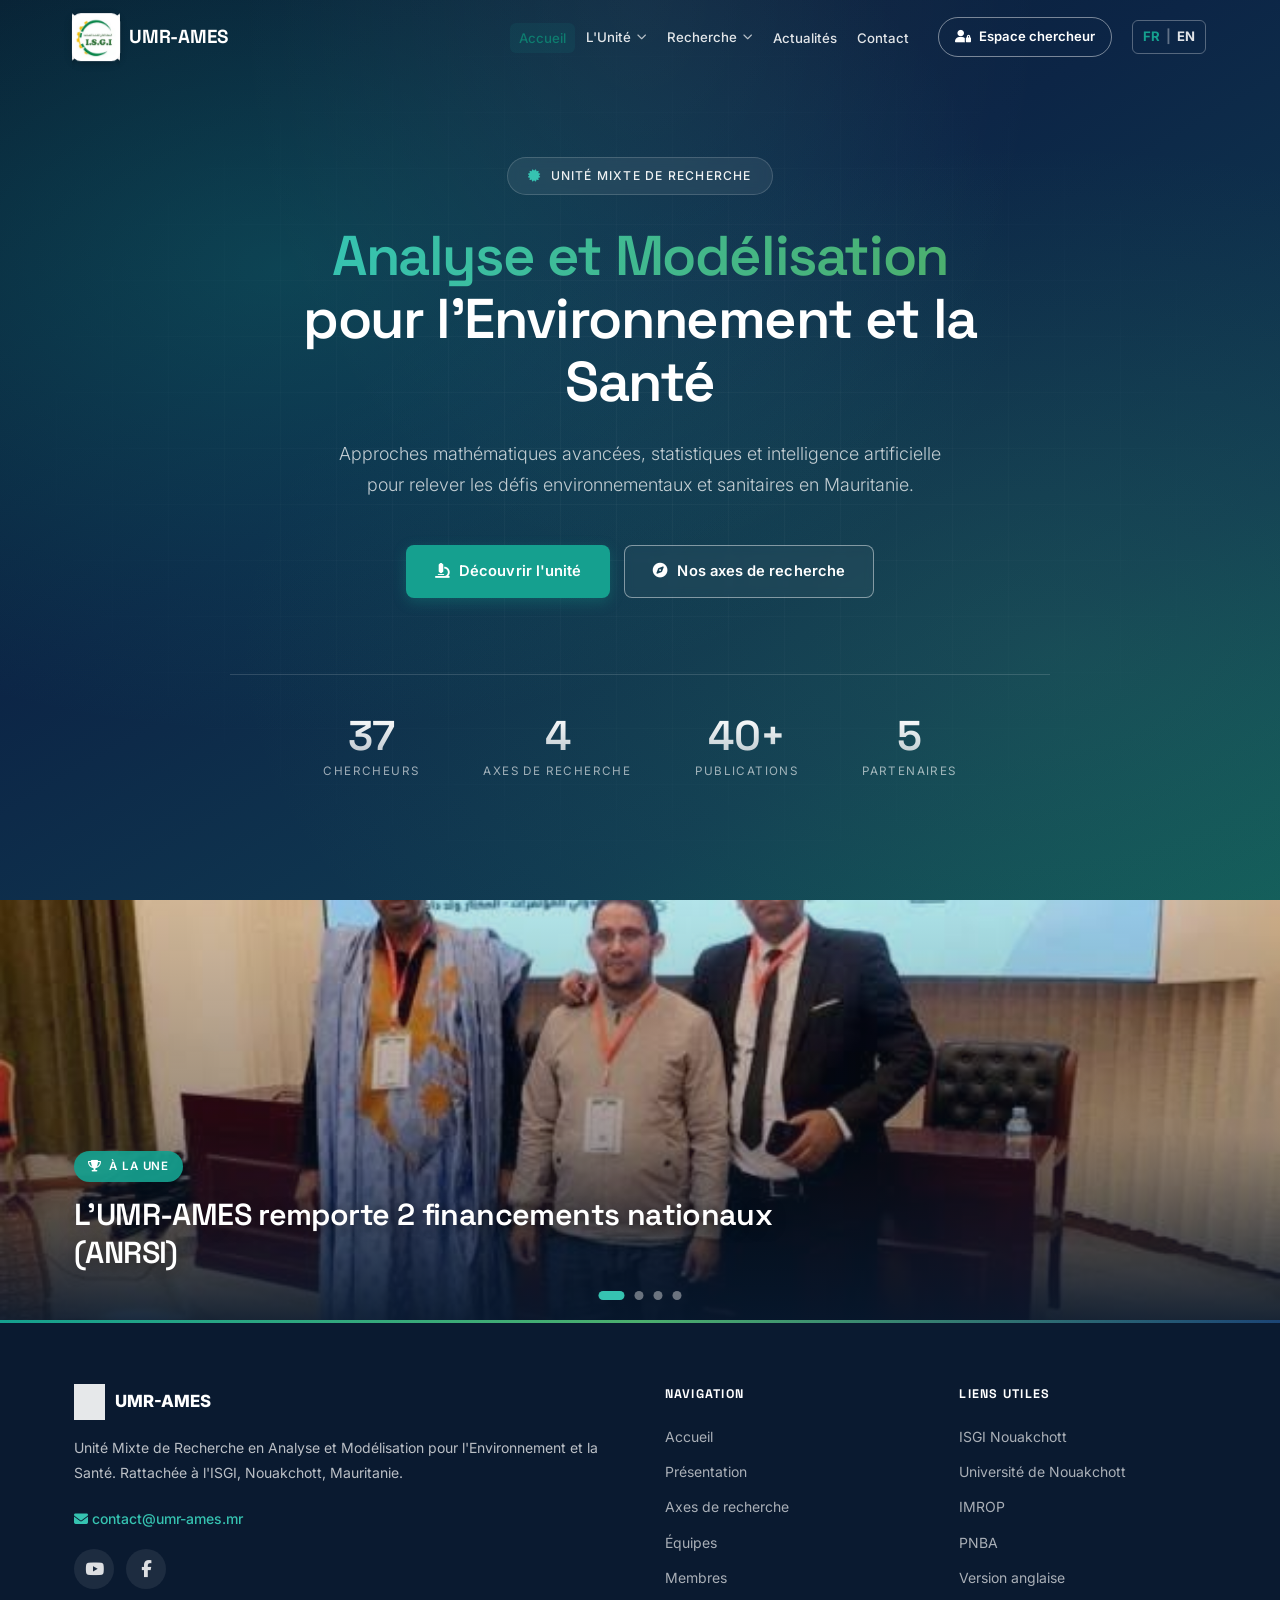
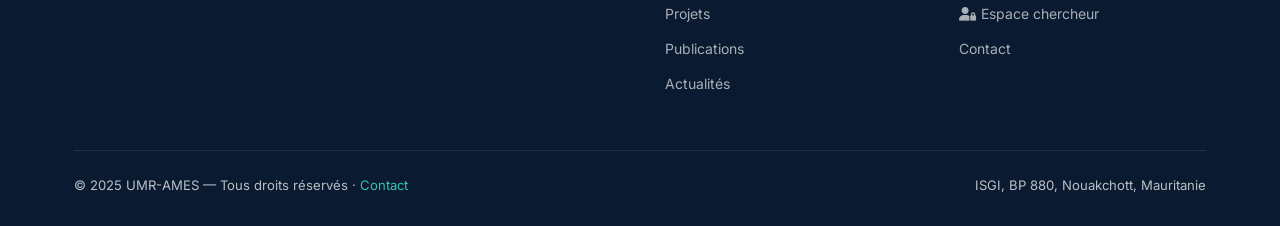
==== index.html @ 4a10d5ec "Mettre à jour la référence d'accréditation : arrêté n° 001013/MESRS Remplace "décret n° 001045" par " ====
<!DOCTYPE html>
<html lang="fr">
<head>
  <meta charset="UTF-8">
  <!-- Redirection : umr-ames.github.io -> umr-ames.mr (domaine officiel) -->
  <script>
    (function () {
      if (location.hostname === 'umr-ames.github.io') {
        location.replace('https://umr-ames.mr' + location.pathname + location.search + location.hash);
      }
    })();
  </script>
  <meta name="viewport" content="width=device-width, initial-scale=1.0">
  <meta name="description" content="UMR-AMES — Unité Mixte de Recherche en Analyse et Modélisation pour l'Environnement et la Santé. 37 chercheurs, 4 axes interdisciplinaires, Nouakchott, Mauritanie.">
  <meta name="keywords" content="UMR-AMES, recherche, mathématiques, environnement, santé, Mauritanie, ISGI, modélisation, épidémiologie, IA">
  <meta name="author" content="UMR-AMES">
  <meta http-equiv="Cache-Control" content="no-cache, no-store, must-revalidate">
  <meta http-equiv="Pragma" content="no-cache">
  <meta http-equiv="Expires" content="0">
  <meta property="og:title" content="UMR-AMES | Analyse et Modélisation pour l'Environnement et la Santé">
  <meta property="og:description" content="Unité Mixte de Recherche appliquant les mathématiques, les statistiques et l'IA aux défis environnementaux et sanitaires en Mauritanie.">
  <meta property="og:type" content="website">
  <meta property="og:url" content="https://umr-ames.github.io">
  <title>UMR-AMES | Analyse et Modélisation pour l'Environnement et la Santé</title>
  <link rel="icon" href="favicon.png">
  <!-- Google Fonts -->
  <link rel="preconnect" href="https://fonts.googleapis.com">
  <link rel="preconnect" href="https://fonts.gstatic.com" crossorigin>
  <link href="https://fonts.googleapis.com/css2?family=Inter:wght@300;400;500;600;700;800;900&family=Space+Grotesk:wght@400;500;600;700&display=swap" rel="stylesheet">
  <!-- Font Awesome -->
  <link rel="stylesheet" href="https://cdnjs.cloudflare.com/ajax/libs/font-awesome/6.5.0/css/all.min.css">
  <!-- CSS principal -->
  <link rel="stylesheet" href="css/style.css?v=20260625">
</head>
<body>

<!-- =====================================================
     NAVIGATION
     ===================================================== -->
<header id="header" role="banner">
  <nav class="navbar" aria-label="Navigation principale">
    <div class="container">

      <a href="#accueil" class="nav-brand" aria-label="UMR-AMES — Accueil">
        <div class="logo-cube-scene" aria-hidden="true">
          <div class="logo-cube">
            <div class="cube-face cube-front"><img src="logo/isgi.jpg" alt=""></div>
            <div class="cube-face cube-right"><img src="logo/logo_unite.png" alt=""></div>
            <div class="cube-face cube-back"><img src="logo/isgi.jpg" alt=""></div>
            <div class="cube-face cube-left"><img src="logo/logo_unite.png" alt=""></div>
          </div>
        </div>
        <span>UMR-AMES</span>
      </a>

      <ul class="nav-menu" id="navMenu" role="menubar">
        <li role="none"><a href="#accueil" role="menuitem">Accueil</a></li>

        <li role="none" class="has-dropdown">
          <button class="dropdown-toggle" aria-expanded="false">L'Unité <i class="fas fa-chevron-down" aria-hidden="true"></i></button>
          <ul class="dropdown-menu" role="menu">
            <li role="none"><a href="#presentation" role="menuitem">Présentation</a></li>
            <li role="none"><a href="#instances"    role="menuitem">Instances</a></li>
            <li role="none"><a href="#membres"      role="menuitem">Membres</a></li>
            <li role="none"><a href="#partenaires"  role="menuitem">Partenaires</a></li>
          </ul>
        </li>

        <li role="none" class="has-dropdown">
          <button class="dropdown-toggle" aria-expanded="false">Recherche <i class="fas fa-chevron-down" aria-hidden="true"></i></button>
          <ul class="dropdown-menu" role="menu">
            <li role="none"><a href="#axes"         role="menuitem">Axes de recherche</a></li>
            <li role="none"><a href="#equipes"      role="menuitem">Équipes</a></li>
            <li role="none"><a href="#projets"      role="menuitem">Projets</a></li>
            <li role="none"><a href="#publications" role="menuitem">Publications</a></li>
          </ul>
        </li>

        <li role="none"><a href="#actualites" role="menuitem">Actualités</a></li>
        <li role="none"><a href="#contact"    role="menuitem">Contact</a></li>
      </ul>

      <a href="espace/connexion.php" class="nav-login" aria-label="Espace chercheur">
        <i class="fas fa-user-lock" aria-hidden="true"></i>
        <span>Espace chercheur</span>
      </a>

      <div class="lang-switcher" aria-label="Sélection de la langue">
        <a href="./" class="active" aria-current="page" lang="fr">FR</a>
        <span aria-hidden="true">|</span>
        <a href="en/" lang="en">EN</a>
      </div>

      <button class="nav-toggle" id="navToggle" aria-label="Ouvrir le menu" aria-expanded="false" aria-controls="navMenu">
        <span aria-hidden="true"></span>
        <span aria-hidden="true"></span>
        <span aria-hidden="true"></span>
      </button>

    </div>
  </nav>
</header>

<!-- =====================================================
     ACCUEIL — SECTION HÉRO
     ===================================================== -->
<section id="accueil" class="hero" data-page="accueil" aria-label="Accueil">
  <div class="hero-content">

    <div class="hero-badge">
      <i class="fas fa-certificate" aria-hidden="true"></i>
      Unité Mixte de Recherche
    </div>

    <h1>
      <span>Analyse et Modélisation</span><br>
      pour l'Environnement et la Santé
    </h1>

    <p>
      Approches mathématiques avancées, statistiques et intelligence artificielle
      pour relever les défis environnementaux et sanitaires en Mauritanie.
    </p>

    <div class="hero-actions">
      <a href="#presentation" class="btn btn-primary">
        <i class="fas fa-microscope" aria-hidden="true"></i>
        Découvrir l'unité
      </a>
      <a href="#axes" class="btn btn-outline">
        <i class="fas fa-compass" aria-hidden="true"></i>
        Nos axes de recherche
      </a>
    </div>

    <div class="hero-stats" aria-label="Chiffres clés">
      <div class="stat">
        <span class="stat-number" data-target="37" data-suffix="">37</span>
        <span class="stat-label">Chercheurs</span>
      </div>
      <div class="stat">
        <span class="stat-number" data-target="4" data-suffix="">4</span>
        <span class="stat-label">Axes de recherche</span>
      </div>
      <div class="stat">
        <span class="stat-number" data-target="40" data-suffix="+">40+</span>
        <span class="stat-label">Publications</span>
      </div>
      <div class="stat">
        <span class="stat-number" data-target="5" data-suffix="">5</span>
        <span class="stat-label">Partenaires</span>
      </div>
    </div>

  </div>
</section>

<!-- =====================================================
     À LA UNE — Diaporama photos d'actualités
     ===================================================== -->
<section class="news-band" aria-label="Actualités en images" id="news-band">
  <div class="news-slides" id="newsSlides">
    <a class="news-slide is-active" href="#actualites" style="background-image:url('images/anrsi/anrsi-1.jpg')">
      <div class="news-slide-inner">
        <span class="news-tag"><i class="fas fa-trophy" aria-hidden="true"></i> À la une</span>
        <h3>L'UMR-AMES remporte 2 financements nationaux (ANRSI)</h3>
      </div>
    </a>
    <a class="news-slide" href="#actualites" style="background-image:url('images/cimpa/cimpa-01.jpg')">
      <div class="news-slide-inner">
        <span class="news-tag"><i class="fas fa-graduation-cap" aria-hidden="true"></i> Événement</span>
        <h3>École de recherche CIMPA — Modélisation mathématique</h3>
      </div>
    </a>
    <a class="news-slide" href="#actualites" style="background-image:url('images/cimpa/cimpa-06.jpg')">
      <div class="news-slide-inner">
        <span class="news-tag"><i class="fas fa-users" aria-hidden="true"></i> Vie de l'unité</span>
        <h3>Chercheurs et doctorants réunis pour l'école CIMPA</h3>
      </div>
    </a>
    <a class="news-slide" href="#actualites" style="background-image:url('images/anrsi/anrsi-2.jpg')">
      <div class="news-slide-inner">
        <span class="news-tag"><i class="fas fa-award" aria-hidden="true"></i> Distinction</span>
        <h3>Cérémonie de remise des prix ANRSI 2025</h3>
      </div>
    </a>
  </div>
  <div class="news-dots" id="newsDots" aria-hidden="true"></div>
</section>

<!-- =====================================================
     PRÉSENTATION
     ===================================================== -->
<section id="presentation" class="section hidden" data-page="unite" aria-labelledby="h-presentation">
  <div class="container">

    <div class="section-header fade-up">
      <span class="section-tag">À propos</span>
      <h2 id="h-presentation">Présentation de l'UMR-AMES</h2>
      <p>Une unité de recherche interdisciplinaire au cœur des défis scientifiques mauritaniens</p>
    </div>

    <div class="presentation-grid">

      <div class="presentation-text fade-up">
        <p>
          L'<strong>Unité Mixte de Recherche AMES</strong> (Analyse et Modélisation pour l'Environnement
          et la Santé) est accréditée par l'arrêté n° 001013/MESRS, rattachée à l'Institut
          Supérieur de Génie Industriel (ISGI) de Nouakchott, Mauritanie.
        </p>
        <p>
          Notre mission est d'appliquer des méthodes mathématiques avancées, des outils statistiques
          et des techniques d'intelligence artificielle pour comprendre, modéliser et contribuer à la
          résolution des problèmes environnementaux et de santé publique qui touchent la Mauritanie et
          la région ouest-africaine.
        </p>
        <p>
          L'unité rassemble <strong>37 chercheurs et doctorants</strong> issus de
          plusieurs établissements d'enseignement supérieur et organismes de recherche mauritaniens :
          ISGI, Université de Nouakchott (FST, FSEG), ENS, IMROP, PNBA et ONISPA.
        </p>
        <p>
          Première Unité Mixte de Recherche en Mauritanie à se consacrer à l'environnement et à la santé,
          l'UMR-AMES développe une approche intégrée et interdisciplinaire autour de ces deux défis majeurs
          pour le pays. Elle rassemble les compétences scientifiques les plus reconnues dans ces domaines
          et entretient des collaborations étroites avec les acteurs institutionnels et académiques les
          plus engagés en Mauritanie.
        </p>
        <p>
          Nos travaux s'articulent autour de quatre axes interdisciplinaires qui mobilisent les
          mathématiques, la statistique, l'informatique et les sciences de l'environnement et de la santé.
        </p>
      </div>

      <div class="info-cards fade-up fade-up-delay-2">
        <div class="info-card info-card-tutelle">
          <img src="logo/isgi.jpg" alt="Logo ISGI" class="info-card-logo">
          <h3>Institution Tutelle</h3>
          <p><strong>Institut Supérieur de Génie Industriel (ISGI)</strong><br>Nouakchott, Mauritanie</p>
        </div>
        <div class="info-card">
          <i class="fas fa-scroll" aria-hidden="true"></i>
          <h3>Accréditation</h3>
          <p>Arrêté n° 001013/MESRS</p>
        </div>
        <div class="info-card">
          <i class="fas fa-users" aria-hidden="true"></i>
          <h3>Membres</h3>
          <p>37 chercheurs et doctorants</p>
        </div>
        <div class="info-card">
          <i class="fas fa-map-marker-alt" aria-hidden="true"></i>
          <h3>Localisation</h3>
          <p>ISGI, BP 880, Nouakchott, Mauritanie</p>
        </div>
      </div>

    </div>
  </div>
</section>

<!-- =====================================================
     INSTANCES
     ===================================================== -->
<section id="instances" class="section section-alt hidden" data-page="unite" aria-labelledby="h-instances">
  <div class="container">

    <div class="section-header fade-up">
      <span class="section-tag">Gouvernance</span>
      <h2 id="h-instances">Instances de l'UMR-AMES</h2>
      <p>Organisation institutionnelle et gouvernance de l'unité</p>
    </div>

    <div class="instances-grid">

      <!-- Direction -->
      <article class="instance-card fade-up fade-up-delay-1">
        <div class="instance-header">
          <div class="instance-icon"><i class="fas fa-user-tie" aria-hidden="true"></i></div>
          <h3>Direction</h3>
        </div>
        <div class="instance-body">
          <div class="instance-item">
            <span class="instance-role">Directeur</span>
            <span class="instance-name">Dr. Marbe Begnoug</span>
          </div>
        </div>
      </article>

      <!-- Conseil scientifique -->
      <article class="instance-card fade-up fade-up-delay-2">
        <div class="instance-header">
          <div class="instance-icon"><i class="fas fa-flask" aria-hidden="true"></i></div>
          <h3>Conseil Scientifique</h3>
        </div>
        <div class="instance-body">
          <div class="instance-item">
            <span class="instance-role">Président</span>
            <span class="instance-name">Dr. Marbe Begnoug</span>
          </div>
          <div class="instance-item">
            <span class="instance-role">Membre</span>
            <span class="instance-name">Dr. Mohamed Saad Bouh Elemine Vall</span>
          </div>
          <div class="instance-item">
            <span class="instance-role">Membre</span>
            <span class="instance-name">Dr. Zeinebou Zoubeir</span>
          </div>
          <div class="instance-item">
            <span class="instance-role">Membre</span>
            <span class="instance-name">Dr. Aziza Ahmedou</span>
          </div>
          <div class="instance-item">
            <span class="instance-role">Membre</span>
            <span class="instance-name">Dr. Jyda Moustapha</span>
          </div>
          <div class="instance-item">
            <span class="instance-role">Membre</span>
            <span class="instance-name">Dr. Yahya Mohamed</span>
          </div>
          <div class="instance-item instance-note">
            <span class="instance-name">+ représentants du personnel administratif, des doctorants et personnalités extérieures qualifiées</span>
          </div>
        </div>
      </article>

      <!-- Comité de pilotage -->
      <article class="instance-card fade-up fade-up-delay-3">
        <div class="instance-header">
          <div class="instance-icon"><i class="fas fa-sitemap" aria-hidden="true"></i></div>
          <h3>Comité de Pilotage (CoPil)</h3>
        </div>
        <div class="instance-body">
          <div class="instance-item">
            <span class="instance-role">Membre</span>
            <span class="instance-name">Dr. Marbe Begnoug</span>
          </div>
          <div class="instance-item">
            <span class="instance-role">Membre</span>
            <span class="instance-name">Dr. Mohamed Saad Bouh Elemine Vall</span>
          </div>
          <div class="instance-item">
            <span class="instance-role">Membre</span>
            <span class="instance-name">Dr. Zeinebou Zoubeir</span>
          </div>
          <div class="instance-item">
            <span class="instance-role">Membre</span>
            <span class="instance-name">Dr. Aziza Ahmedou</span>
          </div>
          <div class="instance-item">
            <span class="instance-role">Membre</span>
            <span class="instance-name">Dr. Jyda Moustapha</span>
          </div>
          <div class="instance-item">
            <span class="instance-role">Membre</span>
            <span class="instance-name">Dr. Yahya Mohamed</span>
          </div>
          <div class="instance-item instance-note">
            <span class="instance-name">+ un représentant de chaque institution fondatrice (ISGI, UN, ENS, IMROP, ONISPA, PNBA)</span>
          </div>
        </div>
      </article>

    </div>
  </div>
</section>

<!-- =====================================================
     AXES DE RECHERCHE
     ===================================================== -->
<section id="axes" class="section section-alt hidden" data-page="recherche" aria-labelledby="h-axes">
  <div class="container">

    <div class="section-header fade-up">
      <span class="section-tag">Recherche</span>
      <h2 id="h-axes">Axes de Recherche</h2>
      <p>Quatre axes interdisciplinaires au croisement des mathématiques, de l'environnement et de la santé</p>
    </div>

    <div class="axes-grid">

      <article class="axe-card fade-up fade-up-delay-1">
        <div class="axe-icon" aria-hidden="true">
          <i class="fas fa-water"></i>
        </div>
        <h3>Environnement &amp; Ressources Naturelles</h3>
        <p>
          Modélisation du transport de polluants dans les nappes phréatiques et les eaux de surface,
          dynamique des écosystèmes côtiers et gestion des ressources en eau. Application des méthodes
          de Boltzmann sur réseau et des éléments finis.
        </p>
      </article>

      <article class="axe-card fade-up fade-up-delay-2">
        <div class="axe-icon" aria-hidden="true">
          <i class="fas fa-heartbeat"></i>
        </div>
        <h3>Santé Publique &amp; Épidémiologie</h3>
        <p>
          Construction et analyse de modèles compartimentaux (SEIR, SEIJR) pour étudier la propagation
          des maladies infectieuses. Aide à la décision en santé publique et évaluation des stratégies
          d'intervention et de vaccination.
        </p>
      </article>

      <article class="axe-card fade-up fade-up-delay-3">
        <div class="axe-icon" aria-hidden="true">
          <i class="fas fa-square-root-alt"></i>
        </div>
        <h3>Modélisation Mathématique</h3>
        <p>
          Équations aux dérivées partielles, analyse fonctionnelle, systèmes de Laplacien et méthodes
          numériques avancées. Développement d'outils théoriques pour la modélisation des phénomènes
          physiques complexes.
        </p>
      </article>

      <article class="axe-card fade-up fade-up-delay-4">
        <div class="axe-icon" aria-hidden="true">
          <i class="fas fa-brain"></i>
        </div>
        <h3>Statistiques &amp; Intelligence Artificielle</h3>
        <p>
          Apprentissage automatique, deep learning et apprentissage par renforcement. Classification
          de données biomédicales, reconnaissance de caractères arabes manuscrits et analyse de données
          environnementales par IA.
        </p>
      </article>

    </div>
  </div>
</section>

<!-- =====================================================
     ÉQUIPES
     ===================================================== -->
<section id="equipes" class="section hidden" data-page="recherche" aria-labelledby="h-equipes">
  <div class="container">

    <div class="section-header fade-up">
      <span class="section-tag">Organisation</span>
      <h2 id="h-equipes">Équipes de Recherche</h2>
      <p>Quatre équipes complémentaires structurent les activités scientifiques de l'unité</p>
    </div>

    <div class="equipes-grid">

      <article class="equipe-card fade-up fade-up-delay-1">
        <div class="equipe-number" aria-hidden="true">01</div>
        <h3>Modélisation Mathématique de l'Environnement</h3>
        <p>
          Développement de modèles mathématiques pour simuler les phénomènes environnementaux :
          transport de polluants, dynamique des écosystèmes, écoulement des eaux souterraines.
          Utilisation des méthodes numériques (éléments finis, différences finies, LBM).
        </p>
      </article>

      <article class="equipe-card fade-up fade-up-delay-2">
        <div class="equipe-number" aria-hidden="true">02</div>
        <h3>Géomatique et IA Appliquées à l'Environnement</h3>
        <p>
          Exploitation de la télédétection, des SIG et de l'intelligence artificielle pour le suivi
          des ressources naturelles, la cartographie environnementale et la surveillance des zones
          côtières et marines.
        </p>
      </article>

      <article class="equipe-card fade-up fade-up-delay-3">
        <div class="equipe-number" aria-hidden="true">03</div>
        <h3>Modélisation Épidémiologique</h3>
        <p>
          Conception et analyse de modèles compartimentaux pour l'étude de la propagation des maladies
          infectieuses. Évaluation quantitative des stratégies de contrôle et développement d'outils
          d'aide à la décision pour les autorités sanitaires.
        </p>
      </article>

      <article class="equipe-card fade-up fade-up-delay-4">
        <div class="equipe-number" aria-hidden="true">04</div>
        <h3>Épidémiologie Spatiale et Science des Données</h3>
        <p>
          Analyse spatiale des données de santé, cartographie épidémiologique et biostatistique.
          Application des méthodes de science des données et d'apprentissage automatique à la
          santé publique et à la surveillance épidémiologique.
        </p>
      </article>

    </div>
  </div>
</section>

<!-- =====================================================
     MEMBRES
     ===================================================== -->
<section id="membres" class="section section-alt hidden" data-page="unite" aria-labelledby="h-membres">
  <div class="container">

    <div class="section-header fade-up">
      <span class="section-tag">Personnes</span>
      <h2 id="h-membres">Membres de l'Unité</h2>
      <p>37 chercheurs et doctorants issus de plusieurs établissements mauritaniens</p>
    </div>

    <div class="membres-search fade-up">
      <div class="search-box">
        <i class="fas fa-magnifying-glass" aria-hidden="true"></i>
        <input type="text" id="membreSearch" placeholder="Rechercher un chercheur par nom…" aria-label="Rechercher un chercheur par nom" autocomplete="off">
      </div>
    </div>

    <!-- Nos chercheurs -->
    <div class="membres-group">
      <h3 class="membres-group-title"><i class="fas fa-user-tie" aria-hidden="true"></i> Nos chercheurs</h3>

      <div class="membres-grid" id="grid-chercheurs">

        <div class="membre-card fade-up">
          <div class="membre-avatar" aria-hidden="true">MB</div>
          <div class="membre-info">
            <div class="membre-name">Marbe Begnoug</div>
            <div class="membre-grade">Maître de Conférences (MC)</div>
            <div class="membre-affiliation">ISGI</div>
            <div class="membre-discipline">Mathématiques Appliquées</div>
          </div>
        </div>

        <div class="membre-card fade-up">
          <div class="membre-avatar" aria-hidden="true">MS</div>
          <div class="membre-info">
            <div class="membre-name">Mohamed Ahmed Sambe</div>
            <div class="membre-grade">Maître-Assistant (MA)</div>
            <div class="membre-affiliation">ISGI</div>
            <div class="membre-discipline">Mathématiques Appliquées</div>
          </div>
        </div>

        <div class="membre-card fade-up">
          <div class="membre-avatar" aria-hidden="true">ZZ</div>
          <div class="membre-info">
            <div class="membre-name">Zeinebou Zoubeir</div>
            <div class="membre-grade">Maître-Assistant (MA)</div>
            <div class="membre-affiliation">ISGI</div>
            <div class="membre-discipline">Informatique</div>
          </div>
        </div>

        <div class="membre-card fade-up">
          <div class="membre-avatar" aria-hidden="true">AA</div>
          <div class="membre-info">
            <div class="membre-name">Aziza Ahmedou</div>
            <div class="membre-grade">Maître de Conférences (MC)</div>
            <div class="membre-affiliation">ISGI</div>
            <div class="membre-discipline">Statistiques</div>
          </div>
        </div>

        <div class="membre-card fade-up">
          <div class="membre-avatar" aria-hidden="true">ME</div>
          <div class="membre-info">
            <div class="membre-name">Mohamed Saad Bouh Elemine Vall</div>
            <div class="membre-grade">Maître-Assistant (MA)</div>
            <div class="membre-affiliation">ISGI</div>
            <div class="membre-discipline">Mathématiques Appliquées</div>
          </div>
        </div>

        <div class="membre-card fade-up">
          <div class="membre-avatar" aria-hidden="true">MD</div>
          <div class="membre-info">
            <div class="membre-name">Mohamed El Hacen Dilla Bouna</div>
            <div class="membre-grade">Maître de Conférences (MC)</div>
            <div class="membre-affiliation">ISGI</div>
            <div class="membre-discipline">Informatique</div>
          </div>
        </div>

        <div class="membre-card fade-up">
          <div class="membre-avatar" aria-hidden="true">JM</div>
          <div class="membre-info">
            <div class="membre-name">Jyda Moustapha</div>
            <div class="membre-grade">Maître-Assistant (MA)</div>
            <div class="membre-affiliation">FSEG / UN</div>
            <div class="membre-discipline">Statistiques</div>
          </div>
        </div>

        <div class="membre-card fade-up">
          <div class="membre-avatar" aria-hidden="true">YM</div>
          <div class="membre-info">
            <div class="membre-name">Yahya Mohamed</div>
            <div class="membre-grade">Maître-Assistant (MA)</div>
            <div class="membre-affiliation">FSEG / UN</div>
            <div class="membre-discipline">Mathématiques Appliquées</div>
          </div>
        </div>

        <div class="membre-card fade-up">
          <div class="membre-avatar" aria-hidden="true">BK</div>
          <div class="membre-info">
            <div class="membre-name">Bedin Mohamed Lemine Kerim</div>
            <div class="membre-grade">Maître-Assistant (MA)</div>
            <div class="membre-affiliation">FSEG / UN</div>
            <div class="membre-discipline">Informatique</div>
          </div>
        </div>

        <div class="membre-card fade-up">
          <div class="membre-avatar" aria-hidden="true">DB</div>
          <div class="membre-info">
            <div class="membre-name">Mohamed Douh Begnoug</div>
            <div class="membre-grade">Professeur Habilité (PH)</div>
            <div class="membre-affiliation">FST / UN</div>
            <div class="membre-discipline">Mathématiques</div>
          </div>
        </div>

        <div class="membre-card fade-up">
          <div class="membre-avatar" aria-hidden="true">MH</div>
          <div class="membre-info">
            <div class="membre-name">Mohamed Hemmidy</div>
            <div class="membre-grade">Maître-Assistant (MA)</div>
            <div class="membre-affiliation">FST / UN</div>
            <div class="membre-discipline">Mathématiques Appliquées</div>
          </div>
        </div>

        <div class="membre-card fade-up">
          <div class="membre-avatar" aria-hidden="true">EB</div>
          <div class="membre-info">
            <div class="membre-name">El Banany Mohamed Mahmoud</div>
            <div class="membre-grade">Maître-Assistant (MA)</div>
            <div class="membre-affiliation">FST / UN</div>
            <div class="membre-discipline">Informatique</div>
          </div>
        </div>

        <div class="membre-card fade-up">
          <div class="membre-avatar" aria-hidden="true">MS</div>
          <div class="membre-info">
            <div class="membre-name">Mouna Hadrami Saleck</div>
            <div class="membre-grade">Maître-Assistant (MA)</div>
            <div class="membre-affiliation">ENS</div>
            <div class="membre-discipline">Biologie</div>
          </div>
        </div>

        <div class="membre-card fade-up">
          <div class="membre-avatar" aria-hidden="true">DM</div>
          <div class="membre-info">
            <div class="membre-name">Dia Mamadou</div>
            <div class="membre-grade">Chercheur</div>
            <div class="membre-affiliation">IMROP</div>
            <div class="membre-discipline">Environnement</div>
          </div>
        </div>

        <div class="membre-card fade-up">
          <div class="membre-avatar" aria-hidden="true">EH</div>
          <div class="membre-info">
            <div class="membre-name">El Hacen Mohamed El Hacen</div>
            <div class="membre-grade">Chercheur</div>
            <div class="membre-affiliation">PNBA</div>
            <div class="membre-discipline">Environnement</div>
          </div>
        </div>

        <div class="membre-card fade-up">
          <div class="membre-avatar" aria-hidden="true">MD</div>
          <div class="membre-info">
            <div class="membre-name">Marième Denna</div>
            <div class="membre-grade">Chercheure</div>
            <div class="membre-affiliation">ONISPA</div>
            <div class="membre-discipline">Environnement</div>
          </div>
        </div>

        <div class="membre-card fade-up">
          <div class="membre-avatar" aria-hidden="true">AA</div>
          <div class="membre-info">
            <div class="membre-name">Ahmed Ahmed</div>
            <div class="membre-grade">Chargé d'Enseignement (Cher)</div>
            <div class="membre-affiliation">ISGI</div>
            <div class="membre-discipline">Mathématiques Appliquées</div>
          </div>
        </div>

        <div class="membre-card fade-up">
          <div class="membre-avatar" aria-hidden="true">GM</div>
          <div class="membre-info">
            <div class="membre-name">Ghoulam Mohamed Mahmoud</div>
            <div class="membre-grade">MTEC</div>
            <div class="membre-affiliation">ISGI</div>
            <div class="membre-discipline">Informatique</div>
          </div>
        </div>

        <div class="membre-card fade-up">
          <div class="membre-avatar" aria-hidden="true">ML</div>
          <div class="membre-info">
            <div class="membre-name">Mohamed Elgheith Ledhem</div>
            <div class="membre-grade">MTEC</div>
            <div class="membre-affiliation">ISGI</div>
            <div class="membre-discipline">Informatique</div>
          </div>
        </div>

        <div class="membre-card fade-up">
          <div class="membre-avatar" aria-hidden="true">EB</div>
          <div class="membre-info">
            <div class="membre-name">Enne Benhmeida</div>
            <div class="membre-grade">Maître-Assistant (MA)</div>
            <div class="membre-affiliation">ISGI</div>
            <div class="membre-discipline">Mathématiques Appliquées</div>
          </div>
        </div>

        <div class="membre-card fade-up">
          <div class="membre-avatar" aria-hidden="true">MS</div>
          <div class="membre-info">
            <div class="membre-name">Moustapha Saleck</div>
            <div class="membre-grade">Maître-Assistant (MA)</div>
            <div class="membre-affiliation">ISGI</div>
            <div class="membre-discipline">Informatique / IA</div>
          </div>
        </div>

        <div class="membre-card fade-up">
          <div class="membre-avatar" aria-hidden="true">MA</div>
          <div class="membre-info">
            <div class="membre-name">Mohamed Ahmed Sidi Cheikh</div>
            <div class="membre-grade">Expert (Exp)</div>
            <div class="membre-affiliation">CDD</div>
            <div class="membre-discipline">Géomatique</div>
          </div>
        </div>

        <div class="membre-card fade-up">
          <div class="membre-avatar" aria-hidden="true">KH</div>
          <div class="membre-info">
            <div class="membre-name">Khadijetou El Heda</div>
            <div class="membre-grade">Maître-Assistant (MA)</div>
            <div class="membre-affiliation">FSEG / UN</div>
            <div class="membre-discipline">Statistiques</div>
          </div>
        </div>

        <div class="membre-card fade-up">
          <div class="membre-avatar" aria-hidden="true">HH</div>
          <div class="membre-info">
            <div class="membre-name">Hasna Hmoyed</div>
            <div class="membre-grade">Maître-Assistant (MA)</div>
            <div class="membre-affiliation">FSEG / UN</div>
            <div class="membre-discipline">Statistiques</div>
          </div>
        </div>

        <div class="membre-card fade-up">
          <div class="membre-avatar" aria-hidden="true">AM</div>
          <div class="membre-info">
            <div class="membre-name">Ahmed Mohameden</div>
            <div class="membre-grade">Maître-Assistant (MA)</div>
            <div class="membre-affiliation">FST / UN</div>
            <div class="membre-discipline">Informatique</div>
          </div>
        </div>

        <div class="membre-card fade-up">
          <div class="membre-avatar" aria-hidden="true">AN</div>
          <div class="membre-info">
            <div class="membre-name">Abdoul Samba Ndongo</div>
            <div class="membre-grade">Maître-Assistant (MA)</div>
            <div class="membre-affiliation">ISCAE</div>
            <div class="membre-discipline">Mathématiques Appliquées</div>
          </div>
        </div>

        <div class="membre-card fade-up">
          <div class="membre-avatar" aria-hidden="true">MJ</div>
          <div class="membre-info">
            <div class="membre-name">Mariem Jidou Khayar</div>
            <div class="membre-grade">Maître-Assistant (MA)</div>
            <div class="membre-affiliation">ESP</div>
            <div class="membre-discipline">–</div>
          </div>
        </div>

        <div class="membre-card fade-up">
          <div class="membre-avatar" aria-hidden="true">AB</div>
          <div class="membre-info">
            <div class="membre-name">Abdallahi Ahmedou Mohamed Lemine</div>
            <div class="membre-grade">Étudiant-Masterant (EM)</div>
            <div class="membre-affiliation">FST / UN</div>
            <div class="membre-discipline">Mathématiques Appliquées</div>
          </div>
        </div>

        <div class="membre-card fade-up">
          <div class="membre-avatar" aria-hidden="true">ML</div>
          <div class="membre-info">
            <div class="membre-name">Mohamed Lemine Mohamed</div>
            <div class="membre-grade">Étudiant-Masterant (EM)</div>
            <div class="membre-affiliation">FST / UN</div>
            <div class="membre-discipline">Mathématiques Appliquées</div>
          </div>
        </div>

        <div class="membre-card fade-up">
          <div class="membre-avatar" aria-hidden="true">LY</div>
          <div class="membre-info">
            <div class="membre-name">Lemhaba Yarba Ahmed Mahmoud</div>
            <div class="membre-grade">Professeur Habilité (PH)</div>
            <div class="membre-affiliation">ENS</div>
            <div class="membre-discipline">Biologie</div>
          </div>
        </div>

      </div><!-- /grid-chercheurs -->
      <p class="membres-empty hidden" id="emptyChercheurs">Aucun chercheur ne correspond à cette recherche.</p>
    </div><!-- /membres-group chercheurs -->

    <!-- Nos doctorants -->
    <div class="membres-group">
      <h3 class="membres-group-title"><i class="fas fa-user-graduate" aria-hidden="true"></i> Nos doctorants</h3>

      <div class="membres-grid" id="grid-doctorants">

        <div class="membre-card fade-up">
          <div class="membre-avatar" aria-hidden="true">SR</div>
          <div class="membre-info">
            <div class="membre-name">Sidi Mohamed Ahmed Ramdhane</div>
            <div class="membre-grade">Doctorant (DCR)</div>
            <div class="membre-affiliation">ISGI</div>
            <div class="membre-discipline">Mathématiques Appliquées</div>
          </div>
        </div>

        <div class="membre-card fade-up">
          <div class="membre-avatar" aria-hidden="true">HL</div>
          <div class="membre-info">
            <div class="membre-name">Hamza Mohmed Lemine</div>
            <div class="membre-grade">Doctorant (DCR)</div>
            <div class="membre-affiliation">ISGI</div>
            <div class="membre-discipline">Mathématiques Appliquées</div>
          </div>
        </div>

        <div class="membre-card fade-up">
          <div class="membre-avatar" aria-hidden="true">MM</div>
          <div class="membre-info">
            <div class="membre-name">Mariem M. A. Mohamed Sultane</div>
            <div class="membre-grade">Doctorant (DCR)</div>
            <div class="membre-affiliation">FST / UN</div>
            <div class="membre-discipline">Mathématiques Appliquées</div>
          </div>
        </div>

        <div class="membre-card fade-up">
          <div class="membre-avatar" aria-hidden="true">AJ</div>
          <div class="membre-info">
            <div class="membre-name">Ahmed Jidou Mohamed Lemine El Bechir</div>
            <div class="membre-grade">Doctorant (DCR)</div>
            <div class="membre-affiliation">FST / UN</div>
            <div class="membre-discipline">Mathématiques Appliquées</div>
          </div>
        </div>

        <div class="membre-card fade-up">
          <div class="membre-avatar" aria-hidden="true">ZM</div>
          <div class="membre-info">
            <div class="membre-name">Zeineb Mohamed Mahmoud</div>
            <div class="membre-grade">Doctorant (DCR)</div>
            <div class="membre-affiliation">FST / UN</div>
            <div class="membre-discipline">Informatique</div>
          </div>
        </div>

        <div class="membre-card fade-up">
          <div class="membre-avatar" aria-hidden="true">LC</div>
          <div class="membre-info">
            <div class="membre-name">Lalla Boulahe Chadade</div>
            <div class="membre-grade">Doctorant (DCR)</div>
            <div class="membre-affiliation">FST / UN</div>
            <div class="membre-discipline">Mathématiques Appliquées</div>
          </div>
        </div>

        <div class="membre-card fade-up">
          <div class="membre-avatar" aria-hidden="true">MV</div>
          <div class="membre-info">
            <div class="membre-name">Mohamed Lemine Abdel Vettah</div>
            <div class="membre-grade">Doctorant (DCR)</div>
            <div class="membre-affiliation">FST / UN</div>
            <div class="membre-discipline">Mathématiques Appliquées</div>
          </div>
        </div>

      </div><!-- /grid-doctorants -->
      <p class="membres-empty hidden" id="emptyDoctorants">Aucun doctorant ne correspond à cette recherche.</p>
    </div><!-- /membres-group doctorants -->

  </div>
</section>

<!-- =====================================================
     PROJETS
     ===================================================== -->
<section id="projets" class="section hidden" data-page="recherche" aria-labelledby="h-projets">
  <div class="container">

    <div class="section-header fade-up">
      <span class="section-tag">Projets</span>
      <h2 id="h-projets">Projets de Recherche</h2>
      <p>Des projets à fort impact pour l'environnement et la santé en Mauritanie</p>
    </div>

    <div class="projet-award-banner fade-up">
      <i class="fas fa-medal" aria-hidden="true"></i>
      <span>Projets financés par <strong>l'Agence Nationale de la Recherche Scientifique et de l'Innovation</strong> — classés parmi les <strong>10 meilleurs projets nationaux</strong> (Décembre 2025)</span>
    </div>

    <div class="projets-grid">

      <article class="projet-card fade-up fade-up-delay-1">
        <div class="projet-header">
          <div class="projet-num">Projet lauréat 01</div>
          <h3>Méthodologie mathématique et IA pour la modélisation du stockage de l'hydrogène dans les milieux poreux</h3>
          <p>Mathématiques appliquées · Intelligence artificielle · Énergie</p>
        </div>
        <div class="projet-body">
          <p>
            Ce projet développe des approches mathématiques avancées et des outils d'intelligence
            artificielle pour modéliser et optimiser le stockage de l'hydrogène dans les milieux
            poreux, une thématique stratégique pour la transition énergétique en Mauritanie.
          </p>
          <div class="projet-team">
            <div class="projet-team-item">
              <i class="fas fa-user-tie" aria-hidden="true"></i>
              <div>
                <span class="projet-team-role">Coordinateur</span>
                <span class="projet-team-name">Dr. Marbe Begnoug</span>
                <span class="projet-team-role">Directeur de l'UMR-AMES</span>
              </div>
            </div>
            <div class="projet-team-item">
              <i class="fas fa-users" aria-hidden="true"></i>
              <div>
                <span class="projet-team-role">Équipe</span>
                <span class="projet-team-name">Dr. Mohamed Saad Bouh Elemine Vall · Dr. Bedin Mohamed Lemine Kerim · Mohamed Lemine Mohamed Abdel Fattah (Doctorant)</span>
              </div>
            </div>
          </div>
          <div class="projet-tags">
            <span class="tag">Mathématiques</span>
            <span class="tag">IA</span>
            <span class="tag">Milieux poreux</span>
            <span class="tag">Hydrogène</span>
            <span class="tag">Énergie</span>
          </div>
        </div>
      </article>

      <article class="projet-card fade-up fade-up-delay-2">
        <div class="projet-header">
          <div class="projet-num">Projet lauréat 02</div>
          <h3>Analyse de certains modèles épidémiologiques</h3>
          <p>Épidémiologie mathématique · Santé publique</p>
        </div>
        <div class="projet-body">
          <p>
            Ce projet porte sur l'analyse mathématique rigoureuse de modèles épidémiologiques
            pour mieux comprendre la dynamique des maladies infectieuses en Mauritanie et
            contribuer à l'élaboration de stratégies efficaces de contrôle et de prévention.
          </p>
          <div class="projet-team">
            <div class="projet-team-item">
              <i class="fas fa-user-tie" aria-hidden="true"></i>
              <div>
                <span class="projet-team-role">Coordinateur</span>
                <span class="projet-team-name">Dr. Yahya Mohamed (Jiddou)</span>
              </div>
            </div>
            <div class="projet-team-item">
              <i class="fas fa-users" aria-hidden="true"></i>
              <div>
                <span class="projet-team-role">Équipe</span>
                <span class="projet-team-name">Dr. Aziza Ahmedou · Dr. Mohamed Saad Bouh Elemine Vall · Ahmed Jiddou El Bechir (Doctorant)</span>
              </div>
            </div>
          </div>
          <div class="projet-tags">
            <span class="tag">Épidémiologie</span>
            <span class="tag">SEIR</span>
            <span class="tag">Santé publique</span>
            <span class="tag">Modélisation</span>
          </div>
        </div>
      </article>

    </div>
  </div>
</section>

<!-- =====================================================
     PUBLICATIONS
     ===================================================== -->
<section id="publications" class="section section-alt hidden" data-page="recherche" aria-labelledby="h-publications">
  <div class="container">

    <div class="section-header fade-up">
      <span class="section-tag">Production Scientifique</span>
      <h2 id="h-publications">Publications</h2>
      <p>Publications des membres de l'UMR-AMES (2019–2025)</p>
    </div>

    <div class="pub-filters fade-up" role="group" aria-label="Filtrer par axe">
      <button class="pub-filter-btn active" data-filter="all">Toutes</button>
      <button class="pub-filter-btn" data-filter="env">Environnement</button>
      <button class="pub-filter-btn" data-filter="sante">Santé &amp; Épidémiologie</button>
      <button class="pub-filter-btn" data-filter="math">Modélisation Mathématique</button>
      <button class="pub-filter-btn" data-filter="ia">Statistiques &amp; IA</button>
    </div>

    <div class="publications-list">

      <!-- 2025 -->
      <article class="pub-card" data-axis="math env">
        <div class="pub-meta"><span class="pub-year">2025</span><span class="pub-axis">Environnement &amp; Modélisation Mathématique</span></div>
        <div class="pub-title">A 3D lattice Boltzmann – phase-field model of three-phase contact line dynamics on curved boundaries</div>
        <div class="pub-authors">M. Benioug</div>
        <div class="pub-journal">Applied and Computational Mechanics, 19(1)</div>
      </article>

      <article class="pub-card" data-axis="math">
        <div class="pub-meta"><span class="pub-year">2025</span><span class="pub-axis">Modélisation Mathématique</span></div>
        <div class="pub-title">Multiplicity analysis of positive weak solutions in a quasi-linear Dirichlet problem inspired by Kirchhoff-type phenomena</div>
        <div class="pub-authors">A. Ahmed, M.S.B. Elemine Vall</div>
        <div class="pub-journal">The International Journal of Nonlinear Analysis and Applications (IJNAA), 16(1), 359–369</div>
      </article>

      <!-- 2024 -->
      <article class="pub-card" data-axis="ia">
        <div class="pub-meta"><span class="pub-year">2024</span><span class="pub-axis">Statistiques &amp; IA</span></div>
        <div class="pub-title">Digitalization and Classification of Scanned ECG Using Convolutional Neural Network</div>
        <div class="pub-authors">A. Choumad Fall, M.H. Mohamed Dyla, M. Mohamed Saleck, N. Taleb, T. Gadi, M. Farouk Nanne</div>
        <div class="pub-journal">Journal of Theoretical and Applied Information Technology, 102(1), 287–296</div>
      </article>

      <article class="pub-card" data-axis="sante">
        <div class="pub-meta"><span class="pub-year">2024</span><span class="pub-axis">Santé &amp; Épidémiologie</span></div>
        <div class="pub-title">Analysis of COVID-19's dynamic behavior using a modified SIR model characterized by a nonlinear function</div>
        <div class="pub-authors">F. Habott, A. Ahmedou, Y. Mohamed, M.A. Sambe</div>
        <div class="pub-journal">Symmetry, 16(1448)</div>
      </article>

      <article class="pub-card" data-axis="sante">
        <div class="pub-meta"><span class="pub-year">2024</span><span class="pub-axis">Santé &amp; Épidémiologie</span></div>
        <div class="pub-title">Global analysis for a modified SEIR model with general non-linear incidence function</div>
        <div class="pub-authors">Y. Mohamed, A. Ahmedou, M.S.B. Elemine Vall</div>
        <div class="pub-journal">Nonlinear Dynamics, 112(13), 11661–11678</div>
      </article>

      <article class="pub-card" data-axis="ia">
        <div class="pub-meta"><span class="pub-year">2024</span><span class="pub-axis">Statistiques &amp; IA</span></div>
        <div class="pub-title">Transfer Learning Implementation on Bi-LSTM with Optimizer to Improve Non-Ferrous Metal Prices Prediction</div>
        <div class="pub-authors">Adji Pratomo, Muhammad O. Jatmika, Bedine Kerim, Rahmat Budiarto</div>
        <div class="pub-journal">Collabits Journal, 1(1), 40–49</div>
      </article>

      <article class="pub-card" data-axis="ia">
        <div class="pub-meta"><span class="pub-year">2024</span><span class="pub-axis">Statistiques &amp; IA</span></div>
        <div class="pub-title">Transformer-based Model for handwritten recognition Arabic words Al-Soudani Maghrebi script</div>
        <div class="pub-authors">S.A. Maouloud, M.H. Mohamed Dyla, C. Ba</div>
        <div class="pub-journal">Journal of Theoretical and Applied Information Technology, 101(24), 8093–8103</div>
      </article>

      <article class="pub-card" data-axis="math">
        <div class="pub-meta"><span class="pub-year">2024</span><span class="pub-axis">Modélisation Mathématique</span></div>
        <div class="pub-title">Multiplicity of weak solutions for a (p(x), q(x))-Kirchhoff equation with Neumann boundary conditions</div>
        <div class="pub-authors">A. Ahmed, M.S.B. Elemine Vall</div>
        <div class="pub-journal">Journal of Applied Analysis and Computation, 14(4), 2441–2465</div>
      </article>

      <article class="pub-card" data-axis="env">
        <div class="pub-meta"><span class="pub-year">2024</span><span class="pub-axis">Environnement</span></div>
        <div class="pub-title">The chronology of overfishing in a remote West-African coastal ecosystem</div>
        <div class="pub-authors">Lemrabott, Sidi Yahya et al.</div>
        <div class="pub-journal">Ecology and Society, Resilience Alliance, 29(1)</div>
      </article>

      <!-- 2023 -->
      <article class="pub-card" data-axis="env">
        <div class="pub-meta"><span class="pub-year">2023</span><span class="pub-axis">Environnement</span></div>
        <div class="pub-title">Prey availability and diet composition of wintering Black-tailed Godwits in Nijhum Dweep, Bangladesh</div>
        <div class="pub-authors">Naim Khandakar, Delip K. Das, El-Hacen M. El-Hacen, Md. Shoeb Ali, Theunis Piersma</div>
        <div class="pub-journal">International Wader Study Group Annual Conference, Sylt, Germany</div>
      </article>

      <article class="pub-card" data-axis="env">
        <div class="pub-meta"><span class="pub-year">2023</span><span class="pub-axis">Environnement</span></div>
        <div class="pub-title">To See, Hear and Speak: How Counts of Birds in Individual Trees Help Address the Environmental Causes of the Sahel</div>
        <div class="pub-authors">Theunis Piersma, El-Hacen M. El-Hacen</div>
        <div class="pub-journal">Ardea, 111(1), Netherlands Ornithologists' Union</div>
      </article>

      <article class="pub-card" data-axis="env">
        <div class="pub-meta"><span class="pub-year">2023</span><span class="pub-axis">Environnement</span></div>
        <div class="pub-title">Twenty years of monitoring reveal overfishing of bony fish stocks in the coastal national park Banc d'Arguin, Mauritania</div>
        <div class="pub-authors">Lemrabott, Sidi Yahya Cheikhna et al.</div>
        <div class="pub-journal">Senior journal, 33(8), 833–844</div>
      </article>

      <article class="pub-card" data-axis="env">
        <div class="pub-meta"><span class="pub-year">2023</span><span class="pub-axis">Environnement</span></div>
        <div class="pub-title">Growth and population structure of bloody cockles Senilia senilis at Banc d'Arguin et Bijagós with different environmental conditions and harvesting regimes</div>
        <div class="pub-authors">El-Hacen M. El-Hacen et al.</div>
        <div class="pub-journal">Marine Ecology Progress Series, 710, 71–83</div>
      </article>

      <article class="pub-card" data-axis="math">
        <div class="pub-meta"><span class="pub-year">2023</span><span class="pub-axis">Modélisation Mathématique</span></div>
        <div class="pub-title">Minimization of elliptic non-local functionals involving p→(·)-Laplacian</div>
        <div class="pub-authors">A. Ahmed, M.S.B. Elemine Vall</div>
        <div class="pub-journal">J. Elliptic Parabol. Equ., 9(1), 331–354</div>
      </article>

      <article class="pub-card" data-axis="math">
        <div class="pub-meta"><span class="pub-year">2023</span><span class="pub-axis">Modélisation Mathématique</span></div>
        <div class="pub-title">Existence of three weak solutions for an anisotropic quasilinear elliptic problem</div>
        <div class="pub-authors">A. Ahmed, M.S.B. Elemine Vall</div>
        <div class="pub-journal">IJNAA, 14(10), 85–93</div>
      </article>

      <article class="pub-card" data-axis="math">
        <div class="pub-meta"><span class="pub-year">2023</span><span class="pub-axis">Modélisation Mathématique</span></div>
        <div class="pub-title">Existence results for some generalized Sigmoid Beverton–Holt models in time scales</div>
        <div class="pub-authors">M. Mohamed Abdelahi, M.A. Sambe, E. Moulay Ely</div>
        <div class="pub-journal">Nonautonomous Dynamical Systems, 10(1)</div>
      </article>

      <!-- 2022 -->
      <article class="pub-card" data-axis="math">
        <div class="pub-meta"><span class="pub-year">2022</span><span class="pub-axis">Modélisation Mathématique</span></div>
        <div class="pub-title">Spectral inclusions between C0-quasi-semigroups and their generators</div>
        <div class="pub-authors">A. Tajmouati, Y. Zahouan, M.B. Mohamed Ahmed</div>
        <div class="pub-journal">Boletim da Sociedade Paranaense de Matemática, 40, 1–7</div>
      </article>

      <article class="pub-card" data-axis="math">
        <div class="pub-meta"><span class="pub-year">2022</span><span class="pub-axis">Modélisation Mathématique</span></div>
        <div class="pub-title">Semi-Fredholm and semi-Browder spectra for C0-quasi-semigroups</div>
        <div class="pub-authors">A. Tajmouati, Y. Zahouan, M.B. Mohamed Ahmed</div>
        <div class="pub-journal">Boletim da Sociedade Paranaense de Matemática, 22(2), 1–13</div>
      </article>

      <article class="pub-card" data-axis="math">
        <div class="pub-meta"><span class="pub-year">2022</span><span class="pub-axis">Modélisation Mathématique</span></div>
        <div class="pub-title">Local spectral theory for α-times integrated semigroups</div>
        <div class="pub-authors">A. Tajmouati, F. Barki, M.B. Mohamed Ahmed</div>
        <div class="pub-journal">Rendiconti del Circolo Matematico di Palermo Ser. 2, 71, 21–37</div>
      </article>

      <article class="pub-card" data-axis="math">
        <div class="pub-meta"><span class="pub-year">2022</span><span class="pub-axis">Modélisation Mathématique</span></div>
        <div class="pub-title">Perturbed nonlinear elliptic Neumann problems in anisotropic Sobolev spaces with variable exponents</div>
        <div class="pub-authors">M.S.B. Elemine Vall, A. Ahmed</div>
        <div class="pub-journal">Le Matematiche, 77(2), 465–486</div>
      </article>

      <article class="pub-card" data-axis="env">
        <div class="pub-meta"><span class="pub-year">2022</span><span class="pub-axis">Environnement</span></div>
        <div class="pub-title">Fossilized diatoms as indirect indicators of the origin of carbon stored in intertidal flats</div>
        <div class="pub-authors">El-Hacen M. El-Hacen et al.</div>
        <div class="pub-journal">Frontiers in Marine Science, 9</div>
      </article>

      <article class="pub-card" data-axis="env">
        <div class="pub-meta"><span class="pub-year">2022</span><span class="pub-axis">Environnement</span></div>
        <div class="pub-title">Microbial communities in developmental stages of lucinid bivalves</div>
        <div class="pub-authors">Zauner, Sarah et al.</div>
        <div class="pub-journal">ISME Communications, 2(1)</div>
      </article>

      <article class="pub-card" data-axis="ia">
        <div class="pub-meta"><span class="pub-year">2022</span><span class="pub-axis">Statistiques &amp; IA</span></div>
        <div class="pub-title">Otsu's Thresholding for Semi-Automatic Segmentation of Breast Lesions in Digital Mammograms</div>
        <div class="pub-authors">Moustapha Mohamed Saleck et al.</div>
        <div class="pub-journal">IJACSA, 13(10), 368–375</div>
      </article>

      <article class="pub-card" data-axis="ia">
        <div class="pub-meta"><span class="pub-year">2022</span><span class="pub-axis">Statistiques &amp; IA</span></div>
        <div class="pub-title">A Study for Remote Monitoring of Water Points in Mauritania Based on IoT (LoRa) Technology</div>
        <div class="pub-authors">Hassine Ali Abeidi et al.</div>
        <div class="pub-journal">IJEEI, 10(2), 398–409</div>
      </article>

      <!-- 2021 -->
      <article class="pub-card" data-axis="env">
        <div class="pub-meta"><span class="pub-year">2021</span><span class="pub-axis">Environnement</span></div>
        <div class="pub-title">Mangrove-mudflat connectivity shapes benthic communities in a tropical intertidal system</div>
        <div class="pub-authors">Kasper J. Meijer et al.</div>
        <div class="pub-journal">Ecological Indicators, 130, 108030</div>
      </article>

      <article class="pub-card" data-axis="env">
        <div class="pub-meta"><span class="pub-year">2021</span><span class="pub-axis">Environnement</span></div>
        <div class="pub-title">Coastal protection assessment: a tradeoff between ecological, social, and economic issues</div>
        <div class="pub-authors">Ewan Trégarot et al.</div>
        <div class="pub-journal">Ecosphere, 12(2)</div>
      </article>

      <article class="pub-card" data-axis="ia">
        <div class="pub-meta"><span class="pub-year">2021</span><span class="pub-axis">Statistiques &amp; IA</span></div>
        <div class="pub-title">Important Features of CICIDS-2017 Dataset For Anomaly Detection in High Dimension and Imbalanced Class Dataset</div>
        <div class="pub-authors">Kurniabudi Kurniabudi et al.</div>
        <div class="pub-journal">IJEEI, 9(2), 498–511</div>
      </article>

      <article class="pub-card" data-axis="ia">
        <div class="pub-meta"><span class="pub-year">2021</span><span class="pub-axis">Statistiques &amp; IA</span></div>
        <div class="pub-title">Securing IoT Network against DDoS Attacks using Multi-Agent IDS</div>
        <div class="pub-authors">Bedine Kerim</div>
        <div class="pub-journal">Journal of Physics: Conf. Ser., ICCAI 2020</div>
      </article>

      <article class="pub-card" data-axis="ia">
        <div class="pub-meta"><span class="pub-year">2021</span><span class="pub-axis">Statistiques &amp; IA</span></div>
        <div class="pub-title">A Comprehensive Overview of Privacy and Data Security for Cloud</div>
        <div class="pub-authors">Nikhat Akhtar et al.</div>
        <div class="pub-journal">IJSRSET, 8(5), 113–152</div>
      </article>

      <article class="pub-card" data-axis="math">
        <div class="pub-meta"><span class="pub-year">2021</span><span class="pub-axis">Modélisation Mathématique</span></div>
        <div class="pub-title">Strongly nonlinear elliptic unilateral problems without sign condition and with free obstacle in Musielak–Orlicz spaces</div>
        <div class="pub-authors">A. Talha et al.</div>
        <div class="pub-journal">Revista Colombiana de Matemáticas, 55, 43–70</div>
      </article>

      <article class="pub-card" data-axis="math">
        <div class="pub-meta"><span class="pub-year">2021</span><span class="pub-axis">Modélisation Mathématique</span></div>
        <div class="pub-title">New extensions of Cline's formula for the generalized Drazin–Riesz inverses</div>
        <div class="pub-authors">A. Talha et al.</div>
        <div class="pub-journal">Revista de la Unión Matemática Argentina, 60(2), 567–572</div>
      </article>

      <!-- 2019 -->
      <article class="pub-card" data-axis="math">
        <div class="pub-meta"><span class="pub-year">2019</span><span class="pub-axis">Modélisation Mathématique</span></div>
        <div class="pub-title">Some new properties on λ-commuting operators</div>
        <div class="pub-authors">A. Talha et al.</div>
        <div class="pub-journal">Italian Journal of Pure and Applied Mathematics, 41, 149–157</div>
      </article>

      <article class="pub-card" data-axis="math">
        <div class="pub-meta"><span class="pub-year">2019</span><span class="pub-axis">Modélisation Mathématique</span></div>
        <div class="pub-title">Existence of Renormalized Solutions for Some Strongly Parabolic Problems in Musielak–Orlicz–Sobolev Spaces</div>
        <div class="pub-authors">A. Talha, A. Benkirane, M.S.B. Mohamed Ahmed</div>
        <div class="pub-journal">Nonlinear Dynamics and Systems Theory, 19(1), 97–110</div>
      </article>

      <article class="pub-card" data-axis="math">
        <div class="pub-meta"><span class="pub-year">2019</span><span class="pub-axis">Modélisation Mathématique</span></div>
        <div class="pub-title">Entropy solutions for strongly nonlinear parabolic problems with lower order terms in Musielak–Orlicz spaces</div>
        <div class="pub-authors">A. Talha, M.S.B. Mohamed Ahmed</div>
        <div class="pub-journal">Acta Math. Univ. Comenianae, 2, 201–228</div>
      </article>

      <article class="pub-card" data-axis="math">
        <div class="pub-meta"><span class="pub-year">2019</span><span class="pub-axis">Modélisation Mathématique</span></div>
        <div class="pub-title">Multiplicity of solutions for a class of Neumann elliptic systems in anisotropic Sobolev spaces with variable exponent</div>
        <div class="pub-authors">M.S.B. Mohamed Ahmed, A. Ahmed</div>
        <div class="pub-journal">Adv. Oper. Theory, 4(2), 497–513</div>
      </article>

      <article class="pub-card" data-axis="env">
        <div class="pub-meta"><span class="pub-year">2019</span><span class="pub-axis">Environnement</span></div>
        <div class="pub-title">Interaction between biofilm growth and NAPL remediation: A pore-scale study</div>
        <div class="pub-authors">M. Benioug et al.</div>
        <div class="pub-journal">Advances in Water Resources, 125, 82–97</div>
      </article>

    </div>
  </div>
</section>

<!-- =====================================================
     ACTUALITÉS
     ===================================================== -->
<section id="actualites" class="section hidden" data-page="actualites" aria-labelledby="h-actualites">
  <div class="container">

    <div class="section-header fade-up">
      <span class="section-tag">Vie de l'Unité</span>
      <h2 id="h-actualites">Actualités</h2>
      <p>Événements, séminaires et dernières nouvelles de l'UMR-AMES</p>
    </div>

    <div class="actualites-grid">

      <article class="actu-card actu-card-highlight fade-up fade-up-delay-1">
        <div class="actu-header actu-header-gold">
          <div class="actu-date-box">
            <div class="actu-date-day">12</div>
            <div class="actu-date-month">Décembre</div>
            <div class="actu-date-year">2025</div>
          </div>
          <i class="fas fa-trophy actu-icon" aria-hidden="true"></i>
        </div>
        <div class="actu-body">
          <div class="actu-type">
            <i class="fas fa-star" aria-hidden="true"></i> Financement de projets
          </div>
          <h3>L'UMR-AMES remporte 2 financements parmi les 10 meilleurs projets nationaux</h3>
          <p>
            L'UMR-AMES a remporté le financement de <strong>deux projets de recherche</strong> parmi
            les dix meilleurs projets sélectionnés par l'<strong>Agence Nationale de la Recherche
            Scientifique et de l'Innovation</strong>. Une reconnaissance nationale de l'excellence
            scientifique de l'unité.
          </p>
          <div class="actu-gallery" aria-label="Photos des prix ANRSI">
            <img class="actu-gallery-img" src="images/anrsi/anrsi-1.jpg" alt="Prix ANRSI 2025 — UMR-AMES" loading="lazy">
            <img class="actu-gallery-img" src="images/anrsi/anrsi-2.jpg" alt="Cérémonie de remise des prix ANRSI" loading="lazy">
          </div>
        </div>
      </article>

      <article class="actu-card fade-up fade-up-delay-2">
        <div class="actu-header">
          <div class="actu-date-box">
            <div class="actu-date-day">26</div>
            <div class="actu-date-month">Jan – 6 Fév</div>
            <div class="actu-date-year">2026</div>
          </div>
          <i class="fas fa-graduation-cap actu-icon" aria-hidden="true"></i>
        </div>
        <div class="actu-body">
          <div class="actu-type">
            <i class="fas fa-circle" aria-hidden="true"></i> École de Recherche
          </div>
          <h3>École de Recherche CIMPA — Modélisation Mathématique</h3>
          <p>
            L'UMR-AMES accueille une école de recherche CIMPA dédiée à la modélisation mathématique
            appliquée à l'environnement et à la santé, avec des experts internationaux.
          </p>
          <div class="actu-gallery actu-gallery-grid" aria-label="Photos de l'école de recherche CIMPA">
            <img class="actu-gallery-img" src="images/cimpa/cimpa-01.jpg" alt="École CIMPA — UMR-AMES" loading="lazy">
            <img class="actu-gallery-img" src="images/cimpa/cimpa-02.jpg" alt="École CIMPA — UMR-AMES" loading="lazy">
            <img class="actu-gallery-img" src="images/cimpa/cimpa-03.jpg" alt="École CIMPA — UMR-AMES" loading="lazy">
            <img class="actu-gallery-img" src="images/cimpa/cimpa-04.jpg" alt="École CIMPA — UMR-AMES" loading="lazy">
            <img class="actu-gallery-img" src="images/cimpa/cimpa-05.jpg" alt="École CIMPA — UMR-AMES" loading="lazy">
            <img class="actu-gallery-img" src="images/cimpa/cimpa-06.jpg" alt="École CIMPA — UMR-AMES" loading="lazy">
            <img class="actu-gallery-img" src="images/cimpa/cimpa-07.jpg" alt="École CIMPA — UMR-AMES" loading="lazy">
            <img class="actu-gallery-img" src="images/cimpa/cimpa-08.jpg" alt="École CIMPA — UMR-AMES" loading="lazy">
            <img class="actu-gallery-img" src="images/cimpa/cimpa-09.jpg" alt="École CIMPA — UMR-AMES" loading="lazy">
            <img class="actu-gallery-img" src="images/cimpa/cimpa-10.jpg" alt="École CIMPA — UMR-AMES" loading="lazy">
            <img class="actu-gallery-img" src="images/cimpa/cimpa-11.jpg" alt="École CIMPA — UMR-AMES" loading="lazy">
          </div>
        </div>
      </article>

      <article class="actu-card fade-up fade-up-delay-3">
        <div class="actu-header">
          <div class="actu-date-box">
            <div class="actu-date-day">15</div>
            <div class="actu-date-month">Mai</div>
            <div class="actu-date-year">2025</div>
          </div>
          <i class="fas fa-chalkboard-teacher actu-icon" aria-hidden="true"></i>
        </div>
        <div class="actu-body">
          <div class="actu-type">
            <i class="fas fa-circle" aria-hidden="true"></i> Atelier Scientifique
          </div>
          <h3>Atelier de Modélisation Épidémiologique</h3>
          <p>
            Journée scientifique sur les avancées récentes en modélisation mathématique des épidémies.
            Présentations des doctorants et chercheurs de l'unité.
          </p>
        </div>
      </article>

    </div>
  </div>
</section>

<!-- =====================================================
     PARTENAIRES
     ===================================================== -->
<section id="partenaires" class="section section-alt hidden" data-page="unite" aria-labelledby="h-partenaires">
  <div class="container">

    <div class="section-header fade-up">
      <span class="section-tag">Partenaires</span>
      <h2 id="h-partenaires">Nos Partenaires Institutionnels</h2>
      <p>L'UMR-AMES rassemble des compétences issues de plusieurs institutions mauritaniennes</p>
    </div>

    <div class="partenaires-grid fade-up">

      <div class="partenaire-item">
        <img src="logo/un.jpg" alt="Logo Université de Nouakchott">
        <span>Université de Nouakchott</span>
      </div>

      <div class="partenaire-item">
        <img src="logo/imrop.png" alt="Logo IMROP">
        <span>IMROP</span>
      </div>

      <div class="partenaire-item">
        <img src="logo/pnba.png" alt="Logo PNBA">
        <span>PNBA<br>Parc National du Banc d'Arguin</span>
      </div>

      <div class="partenaire-item">
        <img src="logo/onispa.jpg" alt="Logo ONISPA">
        <span>ONISPA</span>
      </div>

      <div class="partenaire-item">
        <img src="logo/ens.jpg" alt="Logo ENS">
        <span>ENS<br>École Normale Supérieure</span>
      </div>

    </div>
  </div>
</section>

<!-- =====================================================
     CONTACT
     ===================================================== -->
<section id="contact" class="section hidden" data-page="contact" aria-labelledby="h-contact">
  <div class="container">

    <div class="section-header fade-up">
      <span class="section-tag">Contact</span>
      <h2 id="h-contact">Nous Contacter</h2>
      <p>Pour toute question sur nos recherches, collaborations ou pour rejoindre l'unité</p>
    </div>

    <div class="contact-grid">

      <!-- Informations de contact -->
      <div class="contact-info fade-up">
        <h3>Coordonnées de l'UMR-AMES</h3>

        <div class="contact-item">
          <div class="contact-icon" aria-hidden="true">
            <i class="fas fa-map-marker-alt"></i>
          </div>
          <div>
            <h4>Adresse</h4>
            <p>Institut Supérieur de Génie Industriel (ISGI)<br>BP 880, Nouakchott, Mauritanie</p>
          </div>
        </div>

        <div class="contact-item">
          <div class="contact-icon" aria-hidden="true">
            <i class="fas fa-envelope"></i>
          </div>
          <div>
            <h4>E-mail</h4>
            <a href="mailto:contact@umr-ames.mr">contact@umr-ames.mr</a>
          </div>
        </div>

        <div class="contact-item">
          <div class="contact-icon" aria-hidden="true">
            <i class="fas fa-globe"></i>
          </div>
          <div>
            <h4>Site web</h4>
            <a href="https://umr-ames.mr" target="_blank" rel="noopener">umr-ames.mr</a>
          </div>
        </div>

        <div class="contact-item">
          <div class="contact-icon" aria-hidden="true">
            <i class="fas fa-clock"></i>
          </div>
          <div>
            <h4>Disponibilité</h4>
            <p>Dimanche – Jeudi<br>08h00 – 17h00 (heure de Mauritanie)</p>
          </div>
        </div>
      </div>

      <!-- Formulaire -->
      <div class="fade-up fade-up-delay-2">
        <div class="contact-form">
          <h3><i class="fas fa-paper-plane" aria-hidden="true"></i> Envoyer un message</h3>

          <form id="contactForm" novalidate>
            <div class="form-row">
              <div class="form-group">
                <label for="contact-nom">Nom complet <span aria-hidden="true">*</span></label>
                <input type="text" id="contact-nom" name="nom" placeholder="Votre nom" required autocomplete="name">
              </div>
              <div class="form-group">
                <label for="contact-email">Adresse e-mail <span aria-hidden="true">*</span></label>
                <input type="email" id="contact-email" name="email" placeholder="votre@email.com" required autocomplete="email">
              </div>
            </div>

            <div class="form-group">
              <label for="contact-sujet">Sujet <span aria-hidden="true">*</span></label>
              <select id="contact-sujet" name="sujet" required>
                <option value="" disabled selected>Sélectionner un sujet</option>
                <option value="collaboration">Collaboration scientifique</option>
                <option value="these">Candidature en thèse / doctorat</option>
                <option value="stage">Demande de stage</option>
                <option value="presse">Demande de presse / médias</option>
                <option value="autre">Autre</option>
              </select>
            </div>

            <div class="form-group">
              <label for="contact-message">Message <span aria-hidden="true">*</span></label>
              <textarea id="contact-message" name="message" placeholder="Décrivez votre demande…" required minlength="20"></textarea>
            </div>

            <button type="submit" class="btn-submit">
              <i class="fas fa-paper-plane" aria-hidden="true"></i>
              Envoyer le message
            </button>

            <div class="form-success" role="alert" aria-live="polite">
              <i class="fas fa-check-circle"></i>
              Message envoyé avec succès ! Nous vous répondrons dans les meilleurs délais.
            </div>
          </form>
        </div>
      </div>

    </div>
  </div>
</section>

<!-- =====================================================
     PIED DE PAGE
     ===================================================== -->
<footer role="contentinfo">
  <div class="container">
    <div class="footer-grid">

      <!-- Brand -->
      <div>
        <div class="footer-brand">
          <img src="logo/ames.png" alt="UMR-AMES" onerror="this.style.display='none'">
          <span class="footer-brand-text">UMR-AMES</span>
        </div>
        <p class="footer-desc">
          Unité Mixte de Recherche en Analyse et Modélisation pour l'Environnement et la Santé.
          Rattachée à l'ISGI, Nouakchott, Mauritanie.
        </p>
        <div class="footer-email">
          <a href="mailto:contact@umr-ames.mr">
            <i class="fas fa-envelope" aria-hidden="true"></i> contact@umr-ames.mr
          </a>
        </div>
        <div class="footer-social">
          <a href="https://www.youtube.com/channel/UCa2_8MiJVRWpBQLQcRNjPvQ" target="_blank" rel="noopener" aria-label="Chaîne YouTube de l'UMR-AMES">
            <i class="fab fa-youtube" aria-hidden="true"></i>
          </a>
          <a href="https://www.facebook.com/profile.php?id=61578255991939&locale=fr_FR" target="_blank" rel="noopener" aria-label="Page Facebook de l'UMR-AMES">
            <i class="fab fa-facebook-f" aria-hidden="true"></i>
          </a>
        </div>
      </div>

      <!-- Navigation rapide -->
      <div class="footer-col">
        <h4>Navigation</h4>
        <ul>
          <li><a href="#accueil">Accueil</a></li>
          <li><a href="#presentation">Présentation</a></li>
          <li><a href="#axes">Axes de recherche</a></li>
          <li><a href="#equipes">Équipes</a></li>
          <li><a href="#membres">Membres</a></li>
          <li><a href="#projets">Projets</a></li>
          <li><a href="#publications">Publications</a></li>
          <li><a href="#actualites">Actualités</a></li>
        </ul>
      </div>

      <!-- Liens externes -->
      <div class="footer-col">
        <h4>Liens utiles</h4>
        <ul>
          <li><a href="https://isgi.mr" target="_blank" rel="noopener">ISGI Nouakchott</a></li>
          <li><a href="https://www.univ-nkc.mr" target="_blank" rel="noopener">Université de Nouakchott</a></li>
          <li><a href="https://www.imrop.mr" target="_blank" rel="noopener">IMROP</a></li>
          <li><a href="https://pnba.mr" target="_blank" rel="noopener">PNBA</a></li>
          <li><a href="en/">Version anglaise</a></li>
          <li><a href="espace/connexion.php"><i class="fas fa-user-lock" aria-hidden="true"></i> Espace chercheur</a></li>
          <li><a href="#contact">Contact</a></li>
        </ul>
      </div>

    </div>

    <div class="footer-bottom">
      <p>© 2025 UMR-AMES — Tous droits réservés · <a href="#contact">Contact</a></p>
      <p>ISGI, BP 880, Nouakchott, Mauritanie</p>
    </div>
  </div>
</footer>

<!-- Bouton retour en haut -->
<button id="backToTop" aria-label="Retour en haut de la page">
  <i class="fas fa-arrow-up" aria-hidden="true"></i>
</button>

<!-- Visionneuse d'images (lightbox) -->
<div id="lightbox" class="lightbox" role="dialog" aria-modal="true" aria-label="Visionneuse d'images" hidden>
  <button class="lightbox-close" aria-label="Fermer">&times;</button>
  <button class="lightbox-prev" aria-label="Image précédente">&#10094;</button>
  <img class="lightbox-img" src="" alt="">
  <button class="lightbox-next" aria-label="Image suivante">&#10095;</button>
  <div class="lightbox-counter"></div>
</div>

<!-- JavaScript -->
<script src="js/main.js?v=20260625"></script>

</body>
</html>
---- css/style.css ----
/* =====================================================
   UMR-AMES — Feuille de style principale
   Analyse et Modélisation pour l'Environnement et la Santé
   ===================================================== */

/* ---- Variables / Design system ---- */
:root {
  /* Couleurs — bleu nuit institutionnel + accent teal (pont Environnement/Santé) */
  --ink:           #0a1a30;
  --primary:       #102a4c;
  --primary-light: #1c4575;
  --primary-dark:  #07182e;
  --accent:        #15a08f;   /* teal signature */
  --accent-light:  #36c3b1;
  --accent-dark:   #0e7c6f;
  --accent-2:      #4caf6e;   /* vert secondaire (environnement) */

  --text:          #14233c;
  --text-secondary:#4b5a72;
  --text-light:    #8290a4;

  --bg:            #f5f8fa;
  --bg-alt:        #eaf0f4;
  --white:         #ffffff;
  --surface:       #ffffff;
  --border:        #e6ecf2;
  --border-strong: #d4deea;

  /* Ombres raffinées, multi-couches */
  --shadow-sm:     0 1px 2px rgba(16,42,76,0.05), 0 2px 6px rgba(16,42,76,0.05);
  --shadow:        0 4px 12px rgba(16,42,76,0.07), 0 10px 28px rgba(16,42,76,0.07);
  --shadow-lg:     0 8px 24px rgba(16,42,76,0.10), 0 24px 56px rgba(16,42,76,0.12);

  --radius-sm:     8px;
  --radius:        12px;
  --radius-lg:     18px;

  /* Typographie */
  --font-display:  'Space Grotesk', 'Inter', -apple-system, BlinkMacSystemFont, sans-serif;
  --font-body:     'Inter', -apple-system, BlinkMacSystemFont, 'Segoe UI', sans-serif;

  --transition:    all 0.28s cubic-bezier(0.4, 0, 0.2, 1);
  --ease:          cubic-bezier(0.4, 0, 0.2, 1);
}

/* ---- Reset ---- */
*, *::before, *::after { box-sizing: border-box; margin: 0; padding: 0; }
html { scroll-behavior: smooth; font-size: 16px; }
body {
  font-family: var(--font-body);
  color: var(--text); background: var(--white); line-height: 1.65;
  -webkit-font-smoothing: antialiased; -moz-osx-font-smoothing: grayscale;
  text-rendering: optimizeLegibility;
}
img { max-width: 100%; display: block; }
a { text-decoration: none; color: inherit; }
ul { list-style: none; }
button { cursor: pointer; border: none; background: none;
  font-family: inherit; }

/* Titres : police d'affichage Space Grotesk */
h1, h2, h3, h4,
.nav-brand, .stat-number, .equipe-number,
.section-header h2, .hero h1 {
  font-family: var(--font-display);
  letter-spacing: -0.02em;
}
::selection { background: rgba(21,160,143,0.20); }

/* ---- Utilitaires ---- */
.container { max-width: 1180px; margin: 0 auto; padding: 0 24px; }
.section { padding: 104px 0; scroll-margin-top: 90px; }
.section-alt { background: var(--bg); }
.hero { scroll-margin-top: 90px; }
.hidden { display: none !important; }

.section-header { text-align: center; margin-bottom: 64px; max-width: 720px; margin-left: auto; margin-right: auto; }
.section-tag {
  display: inline-flex; align-items: center; gap: 8px;
  background: rgba(21,160,143,0.10);
  color: var(--accent-dark);
  font-size: 0.72rem; font-weight: 600;
  letter-spacing: 0.16em; text-transform: uppercase;
  padding: 6px 16px; border-radius: 50px; margin-bottom: 20px;
  border: 1px solid rgba(21,160,143,0.18);
}
.section-tag::before {
  content: ''; width: 6px; height: 6px; border-radius: 50%;
  background: var(--accent); flex-shrink: 0;
}
.section-header h2 {
  font-size: clamp(1.9rem, 3.4vw, 2.6rem);
  font-weight: 600; color: var(--primary); margin-bottom: 18px; line-height: 1.18;
}
.section-header p {
  font-size: 1.05rem; color: var(--text-secondary);
  max-width: 620px; margin: 0 auto; line-height: 1.7;
}

/* ---- Boutons ---- */
.btn {
  display: inline-flex; align-items: center; gap: 9px;
  padding: 13px 28px; border-radius: var(--radius-sm);
  font-size: 0.92rem; font-weight: 600; letter-spacing: 0.005em;
  transition: var(--transition); border: 1px solid transparent;
}
.btn-primary {
  background: var(--accent); color: var(--white);
  box-shadow: 0 4px 14px rgba(21,160,143,0.30);
}
.btn-primary:hover { background: var(--accent-dark); transform: translateY(-2px); box-shadow: 0 8px 22px rgba(21,160,143,0.36); }
.btn-outline { background: rgba(255,255,255,0.04); color: var(--white); border-color: rgba(255,255,255,0.45); backdrop-filter: blur(4px); }
.btn-outline:hover { background: rgba(255,255,255,0.14); border-color: rgba(255,255,255,0.7); transform: translateY(-2px); }
.btn-dark { background: var(--primary); color: var(--white); }
.btn-dark:hover { background: var(--primary-light); transform: translateY(-2px); box-shadow: var(--shadow); }

/* =====================================================
   NAVBAR
   ===================================================== */
#header {
  position: fixed; top: 0; left: 0; right: 0; z-index: 1000;
  background: transparent; transition: background 0.3s var(--ease), box-shadow 0.3s var(--ease), border-color 0.3s var(--ease);
  border-bottom: 1px solid transparent;
}
#header.scrolled {
  background: rgba(255,255,255,0.85);
  -webkit-backdrop-filter: saturate(180%) blur(14px);
          backdrop-filter: saturate(180%) blur(14px);
  box-shadow: 0 1px 0 rgba(16,42,76,0.06), var(--shadow-sm);
  border-bottom-color: var(--border);
}

.navbar .container {
  display: flex; align-items: center; height: 74px; gap: 20px;
}

.nav-brand {
  display: flex; align-items: center; gap: 11px;
  color: var(--white); font-weight: 700; font-size: 1.18rem; flex-shrink: 0;
  letter-spacing: -0.01em;
}
#header.scrolled .nav-brand { color: var(--primary); }
.nav-brand img { height: 38px; width: auto; }

.nav-menu {
  display: flex; align-items: center; gap: 2px; margin-left: auto;
}
.nav-menu a {
  font-size: 0.83rem; font-weight: 500;
  padding: 7px 9px; border-radius: 6px;
  color: rgba(255,255,255,0.88); transition: var(--transition); white-space: nowrap;
}
#header.scrolled .nav-menu a { color: var(--text); }
.nav-menu a:hover,
.nav-menu a.active {
  color: var(--accent-dark);
  background: rgba(21,160,143,0.10);
}
#header.scrolled .nav-menu a:hover,
#header.scrolled .nav-menu a.active { color: var(--accent-dark); }

/* ---- Menus déroulants ---- */
.has-dropdown { position: relative; }
.dropdown-toggle {
  display: inline-flex; align-items: center; gap: 6px;
  font-size: 0.83rem; font-weight: 500; font-family: inherit;
  padding: 7px 9px; border-radius: 6px; cursor: pointer;
  color: rgba(255,255,255,0.88); transition: var(--transition); white-space: nowrap;
}
#header.scrolled .dropdown-toggle { color: var(--text); }
.dropdown-toggle i { font-size: 0.62rem; transition: transform 0.25s var(--ease); opacity: 0.8; }
.has-dropdown:hover .dropdown-toggle,
.has-dropdown.open .dropdown-toggle,
.has-dropdown.group-active .dropdown-toggle { color: var(--accent-dark); background: rgba(21,160,143,0.10); }
.has-dropdown:hover .dropdown-toggle i,
.has-dropdown.open .dropdown-toggle i { transform: rotate(180deg); }
#header.scrolled .has-dropdown.group-active .dropdown-toggle { color: var(--accent-dark); }

.dropdown-menu {
  position: absolute; top: calc(100% + 10px); left: 0; min-width: 210px;
  background: var(--white); border: 1px solid var(--border); border-radius: var(--radius);
  box-shadow: var(--shadow-lg); padding: 8px;
  opacity: 0; visibility: hidden; transform: translateY(8px);
  transition: opacity 0.22s var(--ease), transform 0.22s var(--ease), visibility 0.22s;
  z-index: 1001;
}
.dropdown-menu::before {
  content: ''; position: absolute; top: -10px; left: 0; right: 0; height: 10px;
}
.has-dropdown:hover .dropdown-menu,
.has-dropdown.open .dropdown-menu {
  opacity: 1; visibility: visible; transform: translateY(0);
}
.dropdown-menu a {
  display: block; padding: 10px 14px; border-radius: 7px;
  font-size: 0.86rem; font-weight: 500; color: var(--text-secondary) !important;
  transition: var(--transition);
}
.dropdown-menu a:hover {
  background: rgba(21,160,143,0.10); color: var(--accent-dark) !important; padding-left: 18px;
}

.lang-switcher {
  display: flex; align-items: center; gap: 6px;
  font-size: 0.82rem; font-weight: 700;
  color: rgba(255,255,255,0.88); flex-shrink: 0;
  padding: 5px 10px; border: 1px solid rgba(255,255,255,0.3); border-radius: 6px;
}
#header.scrolled .lang-switcher { color: var(--text-secondary); border-color: var(--border); }
.lang-switcher a { transition: var(--transition); }
.lang-switcher a:hover, .lang-switcher a.active { color: var(--accent); }
.lang-switcher span { opacity: 0.4; }

/* ---- Bouton Espace chercheur (navbar) ---- */
.nav-login {
  display: inline-flex; align-items: center; gap: 8px; flex-shrink: 0;
  font-size: 0.82rem; font-weight: 600; white-space: nowrap;
  padding: 8px 16px; border-radius: 50px;
  color: var(--white); border: 1px solid rgba(255,255,255,0.45);
  transition: var(--transition);
}
.nav-login i { font-size: 0.82rem; }
.nav-login:hover { background: rgba(255,255,255,0.14); border-color: rgba(255,255,255,0.8); transform: translateY(-1px); }
#header.scrolled .nav-login {
  color: var(--white); background: var(--accent);
  border-color: var(--accent); box-shadow: 0 3px 10px rgba(21,160,143,0.28);
}
#header.scrolled .nav-login:hover { background: var(--accent-dark); border-color: var(--accent-dark); }

.nav-toggle {
  display: none; flex-direction: column; justify-content: center;
  gap: 5px; padding: 8px; margin-left: auto;
}
.nav-toggle span {
  display: block; width: 24px; height: 2px;
  background: var(--white); border-radius: 2px; transition: var(--transition);
}
#header.scrolled .nav-toggle span { background: var(--primary); }
.nav-toggle.open span:nth-child(1) { transform: rotate(45deg) translate(5px, 5px); }
.nav-toggle.open span:nth-child(2) { opacity: 0; }
.nav-toggle.open span:nth-child(3) { transform: rotate(-45deg) translate(5px, -5px); }

/* =====================================================
   HERO
   ===================================================== */
.hero {
  min-height: 100vh;
  background: linear-gradient(150deg, #07182e 0%, #0c2546 42%, #103a52 75%, #115a5a 100%);
  display: flex; align-items: center; justify-content: center;
  position: relative; overflow: hidden;
  padding: 110px 24px 70px; text-align: center;
}
/* Halo lumineux + accent teal */
.hero::before {
  content: '';
  position: absolute; inset: 0;
  background:
    radial-gradient(ellipse at 22% 30%, rgba(21,160,143,0.28) 0%, transparent 52%),
    radial-gradient(ellipse at 82% 72%, rgba(76,175,110,0.14) 0%, transparent 55%),
    radial-gradient(ellipse at 50% 0%, rgba(255,255,255,0.05) 0%, transparent 45%);
  pointer-events: none;
}
/* Grille scientifique subtile + dégradé bas */
.hero::after {
  content: '';
  position: absolute; inset: 0;
  background-image:
    linear-gradient(rgba(255,255,255,0.035) 1px, transparent 1px),
    linear-gradient(90deg, rgba(255,255,255,0.035) 1px, transparent 1px);
  background-size: 56px 56px;
  -webkit-mask-image: radial-gradient(ellipse at center, #000 0%, transparent 78%);
          mask-image: radial-gradient(ellipse at center, #000 0%, transparent 78%);
  pointer-events: none;
}

.hero-content { position: relative; z-index: 1; max-width: 820px; margin: 0 auto; }

/* Logos navbar : cube 3D rotatif ISGI / AMES */
.logo-cube-scene {
  width: 44px; height: 44px;
  perspective: 260px;
  flex-shrink: 0;
}
.logo-cube {
  position: relative; width: 100%; height: 100%;
  transform-style: preserve-3d;
  animation: cubeSpin 9s infinite cubic-bezier(0.5, 0, 0.5, 1);
}
.logo-cube-scene:hover .logo-cube { animation-play-state: paused; }
.cube-face {
  position: absolute; width: 44px; height: 44px;
  display: flex; align-items: center; justify-content: center;
  background: var(--white); border-radius: 8px;
  box-shadow: 0 2px 8px rgba(0,0,0,0.18);
  overflow: hidden;
}
.cube-face img {
  max-width: 36px; max-height: 36px; width: auto; height: auto;
  object-fit: contain;
}
.cube-front { transform: rotateY(0deg)   translateZ(22px); }
.cube-right { transform: rotateY(90deg)  translateZ(22px); }
.cube-back  { transform: rotateY(180deg) translateZ(22px); }
.cube-left  { transform: rotateY(270deg) translateZ(22px); }

@keyframes cubeSpin {
  0%   { transform: rotateY(0deg); }
  20%  { transform: rotateY(0deg); }
  45%  { transform: rotateY(90deg); }
  70%  { transform: rotateY(90deg); }
  95%  { transform: rotateY(180deg); }
  100% { transform: rotateY(180deg); }
}

@media (prefers-reduced-motion: reduce) {
  .logo-cube { animation: none; }
}

.hero-badge {
  display: inline-flex; align-items: center; gap: 9px;
  background: rgba(255,255,255,0.07);
  color: rgba(255,255,255,0.92);
  font-size: 0.76rem; font-weight: 500; letter-spacing: 0.10em; text-transform: uppercase;
  padding: 8px 20px; border-radius: 50px; margin-bottom: 30px;
  border: 1px solid rgba(255,255,255,0.16);
  backdrop-filter: blur(6px);
}
.hero-badge i { color: var(--accent-light); }

.hero h1 {
  font-size: clamp(2.1rem, 5vw, 3.5rem);
  font-weight: 600; color: var(--white); line-height: 1.12; margin-bottom: 24px;
  letter-spacing: -0.025em;
}
.hero h1 span {
  background: linear-gradient(100deg, var(--accent-light), var(--accent-2));
  -webkit-background-clip: text; background-clip: text;
  -webkit-text-fill-color: transparent;
}

.hero p {
  font-size: 1.12rem; color: rgba(255,255,255,0.74);
  max-width: 640px; margin: 0 auto 44px; line-height: 1.78; font-weight: 300;
}

.hero-actions { display: flex; gap: 14px; justify-content: center; flex-wrap: wrap; margin-bottom: 76px; }

.hero-stats {
  display: flex; justify-content: center; gap: 64px; flex-wrap: wrap;
  padding-top: 40px; border-top: 1px solid rgba(255,255,255,0.14);
}
.stat { text-align: center; }
.stat-number {
  display: block; font-size: 2.6rem; font-weight: 600; color: var(--white); line-height: 1;
  background: linear-gradient(180deg, #fff, rgba(255,255,255,0.72));
  -webkit-background-clip: text; background-clip: text; -webkit-text-fill-color: transparent;
}
.stat-label { font-size: 0.73rem; color: rgba(255,255,255,0.60); text-transform: uppercase; letter-spacing: 0.12em; margin-top: 8px; }

/* =====================================================
   À LA UNE — Diaporama actualités
   ===================================================== */
.news-band {
  position: relative; width: 100%; height: 420px; overflow: hidden;
  background: var(--ink);
}
.news-slides { position: absolute; inset: 0; }
.news-slide {
  position: absolute; inset: 0;
  background-size: cover; background-position: center;
  display: flex; align-items: flex-end;
  opacity: 0; transition: opacity 1s var(--ease);
  pointer-events: none;
}
.news-slide.is-active { opacity: 1; pointer-events: auto; }
.news-slide::after {
  content: ''; position: absolute; inset: 0;
  background: linear-gradient(to top, rgba(7,24,46,0.92) 0%, rgba(7,24,46,0.35) 45%, rgba(7,24,46,0.1) 100%);
}
.news-slide-inner {
  position: relative; z-index: 1; max-width: 1180px; width: 100%;
  margin: 0 auto; padding: 0 24px 48px; color: var(--white);
}
.news-tag {
  display: inline-flex; align-items: center; gap: 7px;
  background: rgba(21,160,143,0.92); color: #fff;
  font-size: 0.72rem; font-weight: 600; letter-spacing: 0.08em; text-transform: uppercase;
  padding: 6px 14px; border-radius: 50px; margin-bottom: 14px;
}
.news-slide-inner h3 {
  font-family: var(--font-display); font-weight: 600;
  font-size: clamp(1.2rem, 2.6vw, 1.9rem); line-height: 1.25; max-width: 760px;
  text-shadow: 0 2px 16px rgba(0,0,0,0.4);
}
.news-dots {
  position: absolute; bottom: 20px; left: 50%; transform: translateX(-50%);
  display: flex; gap: 10px; z-index: 2;
}
.news-dot {
  width: 9px; height: 9px; border-radius: 50%; cursor: pointer;
  background: rgba(255,255,255,0.4); transition: var(--transition);
}
.news-dot.active { background: var(--accent-light); width: 26px; border-radius: 50px; }
@media (max-width: 768px) { .news-band { height: 320px; } }

/* =====================================================
   PRÉSENTATION
   ===================================================== */
.presentation-grid {
  display: grid; grid-template-columns: 1fr 1fr; gap: 64px; align-items: start;
}
.presentation-text p {
  margin-bottom: 18px; color: var(--text-secondary); font-size: 0.97rem; line-height: 1.85;
}
.presentation-text p:last-child { margin-bottom: 0; }

.info-cards { display: grid; grid-template-columns: 1fr 1fr; gap: 16px; }
.info-card {
  background: var(--white); border: 1px solid var(--border); border-radius: var(--radius);
  padding: 22px 20px; box-shadow: var(--shadow-sm); transition: var(--transition);
}
.info-card:hover { box-shadow: var(--shadow); transform: translateY(-3px); border-color: rgba(21,160,143,0.3); }
.info-card i { color: var(--accent); font-size: 1.3rem; margin-bottom: 12px; }
.info-card h3 {
  font-size: 0.78rem; font-weight: 700; color: var(--primary);
  text-transform: uppercase; letter-spacing: 0.07em; margin-bottom: 6px;
}
.info-card p { font-size: 0.88rem; color: var(--text-secondary); line-height: 1.5; }

/* Partenaire tutelle mis en valeur */
.partenaire-tutelle {
  border: 2px solid var(--accent) !important;
  position: relative;
}
.tutelle-badge {
  position: absolute; top: -12px; left: 50%; transform: translateX(-50%);
  background: var(--accent); color: var(--white);
  font-size: 0.68rem; font-weight: 700; text-transform: uppercase;
  letter-spacing: 0.08em; padding: 3px 12px; border-radius: 50px;
  white-space: nowrap;
}

/* Info card tutelle */
.info-card-tutelle { border: 2px solid var(--accent) !important; }
.info-card-logo {
  height: 48px; width: auto; max-width: 110px;
  object-fit: contain; margin-bottom: 10px;
  border-radius: 6px; padding: 4px;
  background: var(--bg-alt);
}

/* =====================================================
   INSTANCES
   ===================================================== */
.instances-grid {
  display: grid; grid-template-columns: repeat(auto-fit, minmax(280px, 1fr)); gap: 24px;
}
.instance-card {
  background: var(--white); border-radius: var(--radius-lg); overflow: hidden;
  box-shadow: var(--shadow-sm); border: 1px solid var(--border); transition: var(--transition);
}
.instance-card:hover { box-shadow: var(--shadow); transform: translateY(-4px); }
.instance-header {
  background: linear-gradient(135deg, var(--primary), var(--accent));
  padding: 22px 24px; display: flex; align-items: center; gap: 14px; color: var(--white);
}
.instance-icon {
  width: 44px; height: 44px; border-radius: 50%; background: rgba(255,255,255,0.2);
  display: flex; align-items: center; justify-content: center; flex-shrink: 0;
}
.instance-icon i { font-size: 1.1rem; }
.instance-header h3 { font-size: 1rem; font-weight: 700; }
.instance-body { padding: 20px 24px; display: flex; flex-direction: column; gap: 10px; }
.instance-item { display: flex; flex-direction: column; gap: 2px; padding: 10px 12px; background: var(--bg); border-radius: 7px; }
.instance-role { font-size: 0.72rem; font-weight: 700; color: var(--accent); text-transform: uppercase; letter-spacing: 0.07em; }
.instance-name { font-size: 0.9rem; font-weight: 600; color: var(--primary); }
.member-link { color: var(--accent-dark); font-weight: 700; transition: var(--transition); border-bottom: 1px solid rgba(21,160,143,0.45); }
.member-link::after { content: '\f0c1'; font-family: 'Font Awesome 6 Free'; font-weight: 900; font-size: 0.62em; margin-left: 5px; opacity: 0.65; vertical-align: middle; }
.member-link:hover { color: var(--accent); border-bottom-color: var(--accent); }
.instance-note .instance-name { font-size: 0.82rem; font-weight: 400; color: var(--text-secondary); font-style: italic; }

/* =====================================================
   AXES DE RECHERCHE
   ===================================================== */
.axes-grid {
  display: grid; grid-template-columns: repeat(auto-fit, minmax(245px, 1fr)); gap: 24px;
}
.axe-card {
  background: var(--white); border-radius: var(--radius-lg); padding: 38px 26px;
  box-shadow: var(--shadow-sm); border: 1px solid var(--border);
  transition: var(--transition); text-align: center; position: relative; overflow: hidden;
}
.axe-card::after {
  content: ''; position: absolute; top: 0; left: 0; right: 0; height: 3px;
  background: linear-gradient(90deg, var(--accent), var(--accent-2));
  transform: scaleX(0); transform-origin: center; transition: transform 0.35s var(--ease);
}
.axe-card:hover {
  box-shadow: var(--shadow-lg); transform: translateY(-6px); border-color: var(--border-strong);
}
.axe-card:hover::after { transform: scaleX(1); }
.axe-icon {
  width: 72px; height: 72px; border-radius: 20px;
  background: linear-gradient(135deg, var(--primary), var(--accent));
  display: flex; align-items: center; justify-content: center; margin: 0 auto 24px;
  box-shadow: 0 8px 22px rgba(21,160,143,0.30);
  transition: var(--transition);
}
.axe-card:hover .axe-icon { transform: scale(1.06) rotate(-3deg); }
.axe-icon i { font-size: 1.6rem; color: var(--white); }
.axe-card h3 { font-size: 0.97rem; font-weight: 700; color: var(--primary); margin-bottom: 12px; line-height: 1.4; }
.axe-card p { font-size: 0.875rem; color: var(--text-secondary); line-height: 1.75; }

/* =====================================================
   ÉQUIPES
   ===================================================== */
.equipes-grid {
  display: grid; grid-template-columns: repeat(auto-fit, minmax(260px, 1fr)); gap: 24px;
}
.equipe-card {
  background: var(--white); border-radius: var(--radius-lg); padding: 32px 26px;
  box-shadow: var(--shadow-sm); border: 1px solid var(--border);
  transition: var(--transition); position: relative; overflow: hidden;
}
.equipe-card::before {
  content: ''; position: absolute; top: 0; left: 0; right: 0; height: 4px;
  background: linear-gradient(90deg, var(--primary), var(--accent));
}
.equipe-card:hover { box-shadow: var(--shadow); transform: translateY(-4px); }
.equipe-number {
  font-size: 3.5rem; font-weight: 900;
  color: var(--bg-alt); line-height: 1; margin-bottom: 12px;
  user-select: none;
}
.equipe-card h3 { font-size: 0.95rem; font-weight: 700; color: var(--primary); margin-bottom: 10px; line-height: 1.45; }
.equipe-card p { font-size: 0.875rem; color: var(--text-secondary); line-height: 1.75; }

/* =====================================================
   MEMBRES
   ===================================================== */
.membres-search { display: flex; justify-content: center; margin-bottom: 36px; }
.search-box {
  position: relative; width: 100%; max-width: 420px;
}
.search-box i {
  position: absolute; left: 16px; top: 50%; transform: translateY(-50%);
  color: var(--text-light); font-size: 0.9rem; pointer-events: none;
}
.search-box input {
  width: 100%; padding: 11px 16px 11px 42px; font-size: 0.9rem; font-family: var(--font-body);
  color: var(--text); background: var(--white); border: 1px solid var(--border-strong);
  border-radius: var(--radius); transition: var(--transition);
}
.search-box input:focus { outline: none; border-color: var(--accent); box-shadow: 0 0 0 3px rgba(21,160,143,0.12); }

.membres-group { margin-bottom: 40px; }
.membres-group:last-child { margin-bottom: 0; }
.membres-group-title {
  font-size: 1.05rem; font-weight: 700; color: var(--primary);
  display: flex; align-items: center; gap: 9px; margin-bottom: 18px;
}
.membres-group-title i { color: var(--accent); }
.membres-empty { text-align: center; color: var(--text-light); font-size: 0.88rem; padding: 20px 0; }

.membres-grid {
  display: grid; grid-template-columns: repeat(auto-fill, minmax(270px, 1fr)); gap: 14px;
}
.membre-card {
  background: var(--white); border: 1px solid var(--border); border-radius: var(--radius);
  padding: 18px 16px; display: flex; align-items: center; gap: 14px;
  box-shadow: var(--shadow-sm); transition: var(--transition);
}
.membre-card:hover { box-shadow: var(--shadow); transform: translateY(-2px); border-color: rgba(21,160,143,0.3); }
.membre-avatar {
  width: 50px; height: 50px; border-radius: 50%; flex-shrink: 0;
  background: linear-gradient(135deg, var(--primary-light), var(--accent));
  display: flex; align-items: center; justify-content: center;
  font-weight: 700; font-size: 1.05rem; color: var(--white);
}
.membre-info { min-width: 0; }
.membre-name { font-size: 0.88rem; font-weight: 700; color: var(--primary); overflow: hidden; text-overflow: ellipsis; white-space: nowrap; margin-bottom: 2px; }
.membre-grade { font-size: 0.76rem; color: var(--text-light); margin-bottom: 1px; }
.membre-affiliation { font-size: 0.76rem; color: var(--accent); font-weight: 600; }
.membre-discipline { font-size: 0.73rem; color: var(--text-light); font-style: italic; }

/* =====================================================
   PROJETS
   ===================================================== */
.projets-grid {
  display: grid; grid-template-columns: repeat(auto-fit, minmax(320px, 1fr)); gap: 28px;
}
.projet-card {
  background: var(--white); border-radius: var(--radius-lg); overflow: hidden;
  box-shadow: var(--shadow-sm); border: 1px solid var(--border); transition: var(--transition);
}
.projet-card:hover { box-shadow: var(--shadow-lg); transform: translateY(-5px); }
.projet-header {
  background: linear-gradient(135deg, var(--primary), var(--accent));
  padding: 28px 26px; color: var(--white);
}
.projet-header .projet-num {
  font-size: 0.75rem; font-weight: 700; letter-spacing: 0.1em; text-transform: uppercase;
  opacity: 0.75; margin-bottom: 10px;
}
.projet-header h3 { font-size: 1.05rem; font-weight: 700; margin-bottom: 8px; line-height: 1.4; }
.projet-header p { font-size: 0.85rem; opacity: 0.82; }
.projet-body { padding: 24px 26px; }
.projet-body p { font-size: 0.9rem; color: var(--text-secondary); line-height: 1.75; margin-bottom: 18px; }
.projet-tags { display: flex; gap: 8px; flex-wrap: wrap; }
.tag {
  background: rgba(21,160,143,0.10); color: var(--accent-dark);
  font-size: 0.75rem; font-weight: 600; padding: 4px 12px; border-radius: 50px;
}

/* Bannière lauréat projets */
.projet-award-banner {
  background: linear-gradient(135deg, #7b5800, #c49a00);
  color: var(--white); padding: 14px 24px; border-radius: var(--radius);
  font-size: 0.9rem; text-align: center; margin-bottom: 32px;
  display: flex; align-items: center; justify-content: center; gap: 10px;
  box-shadow: 0 4px 16px rgba(196,154,0,0.3);
}
.projet-award-banner i { font-size: 1.2rem; flex-shrink: 0; }

/* Équipe projet */
.projet-team { margin: 16px 0; display: flex; flex-direction: column; gap: 10px; }
.projet-team-item {
  display: flex; align-items: flex-start; gap: 10px;
  background: var(--bg); border-radius: 8px; padding: 10px 12px;
}
.projet-team-item > i { color: var(--accent); margin-top: 2px; flex-shrink: 0; }
.projet-team-item > div { display: flex; flex-direction: column; gap: 2px; }
.projet-team-role { font-size: 0.72rem; font-weight: 700; color: var(--accent); text-transform: uppercase; letter-spacing: 0.06em; }
.projet-team-name { font-size: 0.85rem; font-weight: 600; color: var(--primary); line-height: 1.5; }

/* Actualité mise en avant */
.actu-card-highlight { border: 2px solid #c49a00; }
.actu-header-gold { background: linear-gradient(135deg, #7b5800, #c49a00) !important; }

/* =====================================================
   PUBLICATIONS
   ===================================================== */
.pub-filters { display: flex; justify-content: center; gap: 10px; flex-wrap: wrap; margin-bottom: 36px; }
.pub-filter-btn {
  padding: 8px 18px; border-radius: 50px; font-size: 0.82rem; font-weight: 600;
  border: 1px solid var(--border-strong); color: var(--text-secondary); transition: var(--transition);
}
.pub-filter-btn:hover {
  color: var(--accent-dark); border-color: var(--accent); background: rgba(21,160,143,0.07);
}
.pub-filter-btn.active {
  background: var(--primary); color: var(--white); border-color: var(--primary);
  box-shadow: 0 4px 12px rgba(16,42,76,0.18);
}

.publications-list { display: flex; flex-direction: column; gap: 14px; }
.pub-card {
  background: var(--white); border: 1px solid var(--border); border-radius: var(--radius);
  padding: 20px 24px; box-shadow: var(--shadow-sm); transition: var(--transition);
  border-left: 4px solid var(--accent); display: flex; flex-direction: column; gap: 5px;
}
.pub-card:hover { box-shadow: var(--shadow); border-left-color: var(--primary); transform: translateX(4px); }
.pub-meta { display: flex; align-items: center; gap: 10px; flex-wrap: wrap; }
.pub-year {
  font-size: 0.74rem; font-weight: 700; color: var(--white);
  background: var(--accent); padding: 3px 10px; border-radius: 50px;
  text-transform: uppercase; letter-spacing: 0.05em;
}
.pub-axis {
  font-size: 0.74rem; font-weight: 600; color: var(--text-light);
  background: var(--bg); padding: 3px 10px; border-radius: 50px; border: 1px solid var(--border);
}
.pub-title { font-size: 0.93rem; font-weight: 700; color: var(--primary); line-height: 1.45; }
.pub-authors { font-size: 0.84rem; color: var(--text-secondary); }
.pub-journal { font-size: 0.82rem; color: var(--text-light); font-style: italic; }
.pub-doi a { font-size: 0.8rem; color: var(--accent); font-weight: 500; }
.pub-doi a:hover { text-decoration: underline; }

/* =====================================================
   ACTUALITÉS
   ===================================================== */
.actualites-grid {
  display: grid; grid-template-columns: repeat(auto-fit, minmax(280px, 1fr)); gap: 24px;
}
.actu-card {
  background: var(--white); border-radius: var(--radius-lg); overflow: hidden;
  box-shadow: var(--shadow-sm); border: 1px solid var(--border); transition: var(--transition);
}
.actu-card:hover { box-shadow: var(--shadow); transform: translateY(-4px); }
.actu-header {
  background: var(--primary); padding: 18px 22px; color: var(--white);
  display: flex; align-items: center; justify-content: space-between;
}
.actu-date-box { text-align: center; }
.actu-date-day { font-size: 1.8rem; font-weight: 800; line-height: 1; }
.actu-date-month { font-size: 0.75rem; text-transform: uppercase; letter-spacing: 0.08em; opacity: 0.8; }
.actu-date-year { font-size: 0.72rem; opacity: 0.65; }
.actu-icon { font-size: 1.8rem; opacity: 0.7; }
.actu-body { padding: 22px; }
.actu-type {
  font-size: 0.72rem; font-weight: 700; color: var(--accent);
  text-transform: uppercase; letter-spacing: 0.08em; margin-bottom: 8px;
  display: flex; align-items: center; gap: 6px;
}
.actu-body h3 { font-size: 1rem; font-weight: 700; color: var(--primary); margin-bottom: 10px; line-height: 1.4; }
.actu-body p { font-size: 0.875rem; color: var(--text-secondary); line-height: 1.72; }
.actu-img {
  width: 100%; height: auto; margin-top: 16px;
  border-radius: 10px; object-fit: cover;
  box-shadow: var(--shadow-sm);
}

/* ---- Galerie d'actualités ---- */
.actu-gallery {
  display: grid; gap: 8px; margin-top: 16px;
  grid-template-columns: repeat(2, 1fr);
}
.actu-gallery-grid { grid-template-columns: repeat(3, 1fr); }
.actu-gallery-img {
  width: 100%; aspect-ratio: 1 / 1; object-fit: cover;
  border-radius: 8px; cursor: pointer;
  box-shadow: var(--shadow-sm); transition: var(--transition);
}
.actu-gallery-img:hover { transform: scale(1.04); box-shadow: var(--shadow); }

/* ---- Lightbox ---- */
.lightbox {
  position: fixed; inset: 0; z-index: 2000;
  background: rgba(0,0,0,0.92);
  display: flex; align-items: center; justify-content: center;
}
.lightbox[hidden] { display: none; }
.lightbox-img {
  max-width: 90vw; max-height: 86vh;
  border-radius: 8px; box-shadow: 0 8px 40px rgba(0,0,0,0.6);
  user-select: none;
}
.lightbox-close, .lightbox-prev, .lightbox-next {
  position: absolute; color: #fff; background: rgba(255,255,255,0.12);
  border-radius: 50%; display: flex; align-items: center; justify-content: center;
  transition: background 0.2s ease; line-height: 1;
}
.lightbox-close {
  top: 20px; right: 24px; width: 46px; height: 46px; font-size: 1.8rem;
}
.lightbox-prev, .lightbox-next {
  top: 50%; transform: translateY(-50%); width: 52px; height: 52px; font-size: 1.5rem;
}
.lightbox-prev { left: 20px; }
.lightbox-next { right: 20px; }
.lightbox-close:hover, .lightbox-prev:hover, .lightbox-next:hover {
  background: var(--accent);
}
.lightbox-counter {
  position: absolute; bottom: 22px; left: 50%; transform: translateX(-50%);
  color: #fff; font-size: 0.9rem; font-weight: 600;
  background: rgba(0,0,0,0.45); padding: 5px 14px; border-radius: 50px;
}
@media (max-width: 600px) {
  .lightbox-prev, .lightbox-next { width: 42px; height: 42px; font-size: 1.2rem; }
  .lightbox-close { width: 40px; height: 40px; font-size: 1.5rem; top: 14px; right: 14px; }
}

/* =====================================================
   PARTENAIRES
   ===================================================== */
.partenaires-intro { text-align: center; margin-bottom: 48px; color: var(--text-secondary); }
.partenaires-grid {
  display: flex; flex-wrap: wrap; justify-content: center; align-items: center; gap: 28px;
}
.partenaire-item {
  display: flex; flex-direction: column; align-items: center; gap: 12px;
  padding: 24px 28px; background: var(--white); border: 1px solid var(--border);
  border-radius: var(--radius-lg); box-shadow: var(--shadow-sm);
  transition: var(--transition); min-width: 150px; max-width: 180px;
}
.partenaire-item:hover { box-shadow: var(--shadow); transform: translateY(-4px); border-color: rgba(21,160,143,0.3); }
.partenaire-item img {
  height: 64px; width: auto; max-width: 120px;
  object-fit: contain; filter: grayscale(20%); transition: var(--transition);
}
.partenaire-item:hover img { filter: grayscale(0%); }
.partenaire-item span { font-size: 0.78rem; font-weight: 600; color: var(--text-secondary); text-align: center; }

/* =====================================================
   CONTACT
   ===================================================== */
.contact-grid { display: grid; grid-template-columns: 1fr 1.4fr; gap: 64px; align-items: start; }

.contact-info > h3 { font-size: 1.1rem; font-weight: 800; color: var(--primary); margin-bottom: 28px; }
.contact-item { display: flex; align-items: flex-start; gap: 16px; margin-bottom: 24px; }
.contact-icon {
  width: 44px; height: 44px; border-radius: 10px; flex-shrink: 0;
  background: linear-gradient(135deg, var(--primary), var(--accent));
  display: flex; align-items: center; justify-content: center;
}
.contact-icon i { color: var(--white); font-size: 0.9rem; }
.contact-item h4 { font-size: 0.8rem; font-weight: 700; color: var(--primary); text-transform: uppercase; letter-spacing: 0.07em; margin-bottom: 4px; }
.contact-item p, .contact-item a { font-size: 0.9rem; color: var(--text-secondary); line-height: 1.6; }
.contact-item a:hover { color: var(--accent); }

.contact-form {
  background: var(--white); border-radius: var(--radius-lg);
  padding: 40px 36px; box-shadow: var(--shadow); border: 1px solid var(--border);
}
.contact-form h3 { font-size: 1.1rem; font-weight: 700; color: var(--primary); margin-bottom: 28px; }
.form-group { margin-bottom: 20px; }
.form-group label { display: block; font-size: 0.83rem; font-weight: 600; color: var(--primary); margin-bottom: 7px; }
.form-group input,
.form-group select,
.form-group textarea {
  width: 100%; padding: 11px 15px; font-size: 0.9rem; font-family: inherit;
  border: 1.5px solid var(--border); border-radius: 7px;
  color: var(--text); background: var(--bg); transition: var(--transition);
}
.form-group input:focus,
.form-group select:focus,
.form-group textarea:focus {
  outline: none; border-color: var(--accent); background: var(--white);
  box-shadow: 0 0 0 3px rgba(21,160,143,0.12);
}
.form-group textarea { resize: vertical; min-height: 130px; }
.form-row { display: grid; grid-template-columns: 1fr 1fr; gap: 16px; }
.btn-submit {
  background: var(--primary); color: var(--white); padding: 13px 32px;
  border-radius: 7px; font-size: 0.95rem; font-weight: 700; width: 100%;
  transition: var(--transition); display: flex; align-items: center; justify-content: center; gap: 8px;
  margin-top: 6px;
}
.btn-submit:hover { background: var(--primary-light); transform: translateY(-2px); box-shadow: var(--shadow); }
.form-success {
  display: none; text-align: center; padding: 20px;
  color: #1a6b3a; background: #d4edda; border-radius: 7px; font-weight: 600; font-size: 0.95rem;
}

/* =====================================================
   FOOTER
   ===================================================== */
footer {
  background: var(--ink); color: rgba(255,255,255,0.72);
  padding: 64px 0 30px; position: relative;
}
footer::before {
  content: ''; position: absolute; top: 0; left: 0; right: 0; height: 3px;
  background: linear-gradient(90deg, var(--accent), var(--accent-2), var(--primary-light));
}
.footer-grid { display: grid; grid-template-columns: 2.2fr 1fr 1fr; gap: 48px; margin-bottom: 44px; }

.footer-brand { display: flex; align-items: center; gap: 10px; margin-bottom: 16px; }
.footer-brand img { height: 36px; filter: brightness(0) invert(1) opacity(0.9); }
.footer-brand-text { font-size: 1.05rem; font-weight: 800; color: var(--white); }
.footer-desc { font-size: 0.875rem; line-height: 1.75; margin-bottom: 20px; }
.footer-email a { color: var(--accent-light); font-size: 0.875rem; font-weight: 500; }
.footer-email a:hover { text-decoration: underline; }

.footer-social { display: flex; gap: 12px; margin-top: 18px; }
.footer-social a {
  display: flex; align-items: center; justify-content: center;
  width: 40px; height: 40px; border-radius: 50%;
  background: rgba(255,255,255,0.08);
  color: rgba(255,255,255,0.85); font-size: 1.05rem;
  transition: var(--transition);
}
.footer-social a:hover { transform: translateY(-3px); color: var(--white); }
.footer-social a[aria-label*="YouTube"]:hover  { background: #ff0000; }
.footer-social a[aria-label*="Facebook"]:hover { background: #1877f2; }

.footer-col h4 {
  font-size: 0.78rem; font-weight: 700; color: var(--white);
  text-transform: uppercase; letter-spacing: 0.1em; margin-bottom: 18px;
}
.footer-col ul li { margin-bottom: 9px; }
.footer-col ul a { font-size: 0.875rem; color: rgba(255,255,255,0.65); transition: var(--transition); }
.footer-col ul a:hover { color: var(--accent-light); padding-left: 4px; }

.footer-bottom {
  border-top: 1px solid rgba(255,255,255,0.10); padding-top: 24px;
  display: flex; justify-content: space-between; align-items: center; flex-wrap: wrap; gap: 10px;
}
.footer-bottom p { font-size: 0.82rem; }
.footer-bottom a { color: var(--accent-light); }

/* =====================================================
   BACK TO TOP
   ===================================================== */
#backToTop {
  position: fixed; bottom: 28px; right: 28px; z-index: 900;
  width: 46px; height: 46px; border-radius: 50%;
  background: var(--accent); color: var(--white);
  box-shadow: var(--shadow-lg); display: flex; align-items: center; justify-content: center;
  transition: var(--transition); opacity: 0; pointer-events: none; font-size: 1rem;
}
#backToTop.visible { opacity: 1; pointer-events: auto; }
#backToTop:hover { background: var(--primary); transform: translateY(-3px); box-shadow: var(--shadow-lg); }

/* =====================================================
   ANIMATIONS SCROLL
   ===================================================== */
.fade-up {
  opacity: 0; transform: translateY(24px);
  transition: opacity 0.6s ease, transform 0.6s ease;
}
.fade-up.visible { opacity: 1; transform: translateY(0); }

.fade-up-delay-1 { transition-delay: 0.1s; }
.fade-up-delay-2 { transition-delay: 0.2s; }
.fade-up-delay-3 { transition-delay: 0.3s; }
.fade-up-delay-4 { transition-delay: 0.4s; }

/* =====================================================
   RESPONSIVE
   ===================================================== */
@media (max-width: 1024px) {
  .presentation-grid { grid-template-columns: 1fr; gap: 40px; }
  .contact-grid { grid-template-columns: 1fr; gap: 40px; }
  .footer-grid { grid-template-columns: 1fr 1fr; gap: 36px; }
}

@media (max-width: 768px) {
  .section { padding: 60px 0; }
  .section-header { margin-bottom: 38px; }

  /* Nav mobile */
  .nav-toggle { display: flex; margin-left: 8px; }
  .lang-switcher { display: none; }

  /* Bouton espace chercheur : icône seule, collé à droite */
  .nav-login { margin-left: auto; padding: 8px 12px; }
  .nav-login span { display: none; }
  #header.scrolled .nav-login { background: var(--accent); color: #fff; }
  .nav-menu {
    position: fixed; top: 74px; left: 0; right: 0; bottom: 0;
    background: var(--white); flex-direction: column; align-items: flex-start;
    padding: 20px; gap: 4px; overflow-y: auto;
    transform: translateX(-100%); transition: transform 0.3s ease;
    box-shadow: var(--shadow-lg); z-index: 999;
  }
  .nav-menu.open { transform: translateX(0); }
  .nav-menu a { color: var(--text) !important; font-size: 1rem; padding: 12px 16px; width: 100%; border-radius: 8px; }

  /* Déroulants en mode mobile : en accordéon, dans le flux */
  .has-dropdown { width: 100%; }
  .dropdown-toggle {
    color: var(--text) !important; font-size: 1rem; width: 100%;
    justify-content: space-between; padding: 12px 16px; border-radius: 8px;
  }
  .dropdown-menu {
    position: static; opacity: 1; visibility: hidden; transform: none;
    box-shadow: none; border: none; padding: 0 0 0 12px; min-width: 0;
    max-height: 0; overflow: hidden; transition: max-height 0.3s var(--ease), visibility 0.3s;
  }
  .has-dropdown.open .dropdown-menu { visibility: visible; max-height: 320px; }
  .dropdown-menu a { font-size: 0.95rem; padding: 10px 16px; }

  .hero-stats { gap: 28px; }
  .hero-actions { flex-direction: column; align-items: center; }

  .info-cards { grid-template-columns: 1fr 1fr; }
  .axes-grid { grid-template-columns: 1fr 1fr; }
  .equipes-grid { grid-template-columns: 1fr; }
  .membres-grid { grid-template-columns: 1fr; }
  .form-row { grid-template-columns: 1fr; }
  .footer-grid { grid-template-columns: 1fr; gap: 28px; }
  .footer-bottom { flex-direction: column; text-align: center; }
  .contact-form { padding: 28px 22px; }
  .projets-grid { grid-template-columns: 1fr; }
}

@media (max-width: 480px) {
  .axes-grid { grid-template-columns: 1fr; }
  .info-cards { grid-template-columns: 1fr; }
  .partenaires-grid { gap: 14px; }
  .hero h1 { font-size: 1.65rem; }
  .hero-stats { gap: 20px; }
  .stat-number { font-size: 1.8rem; }
}
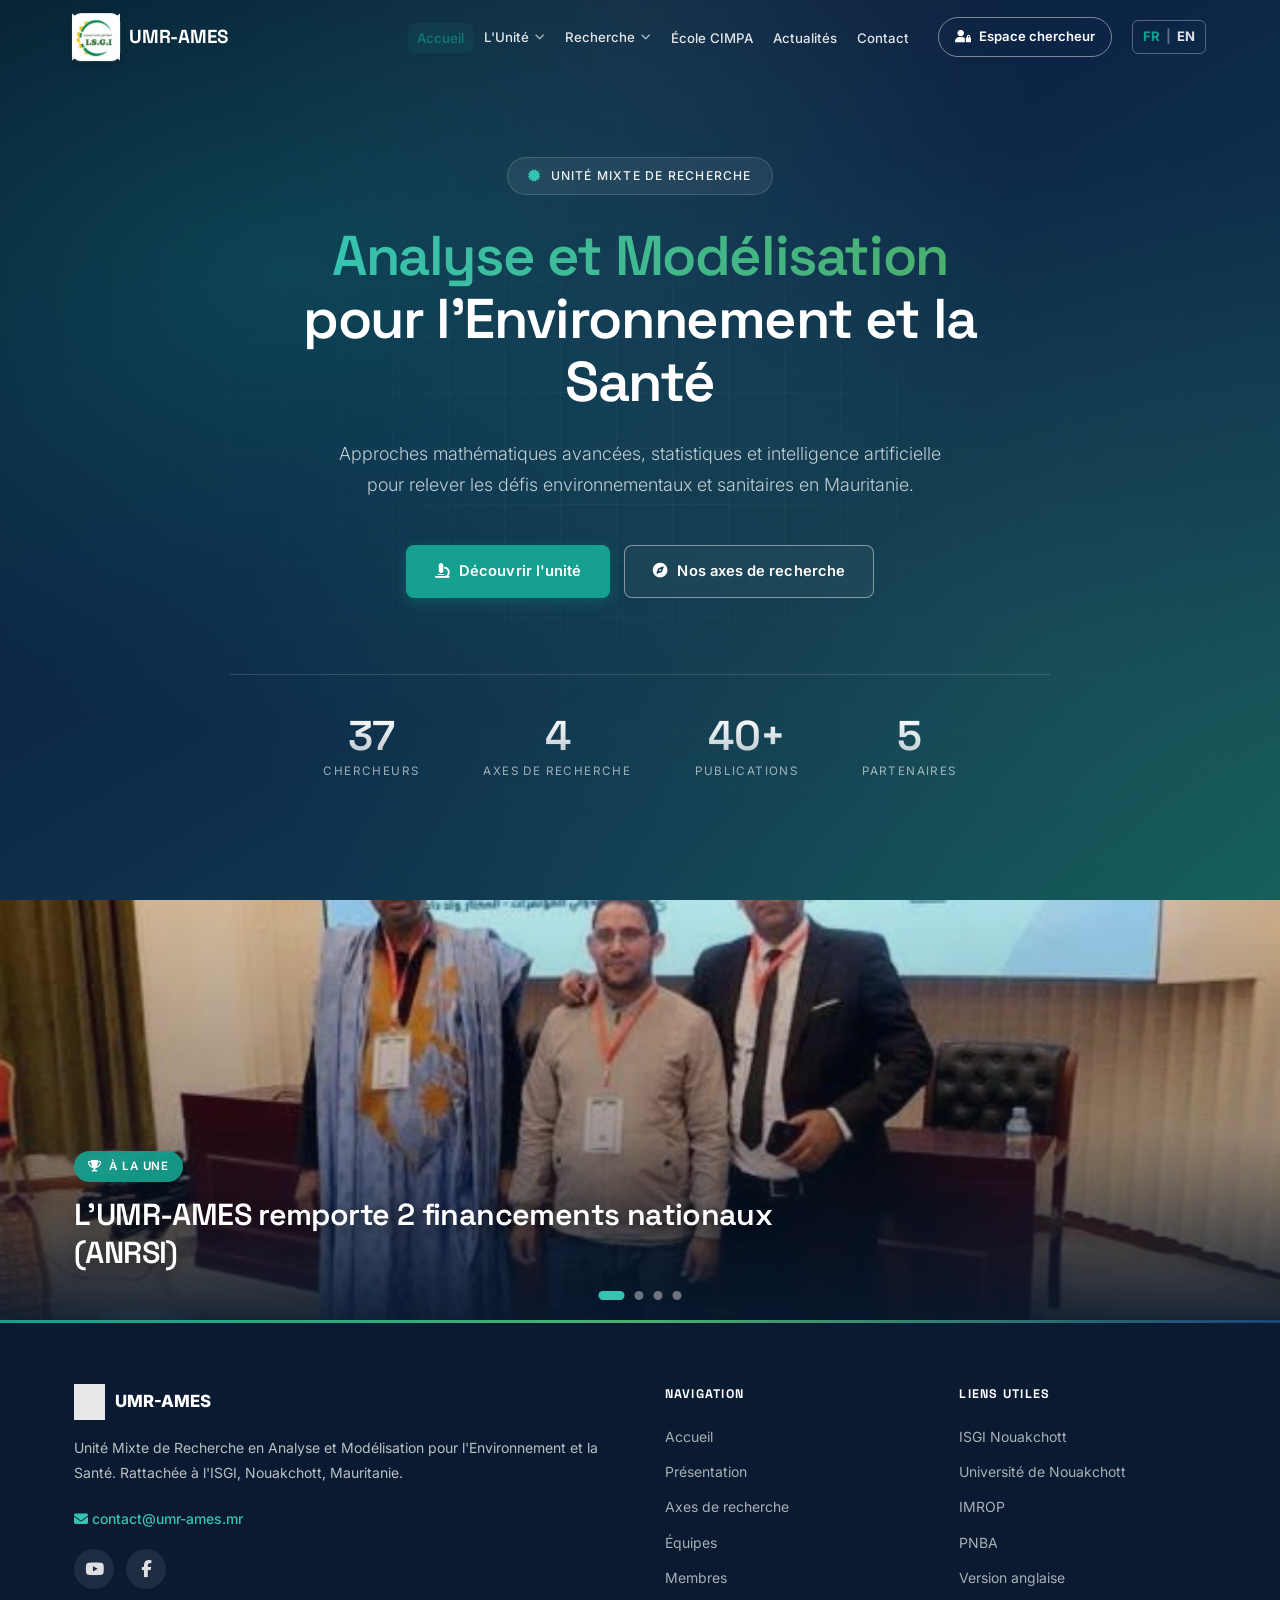
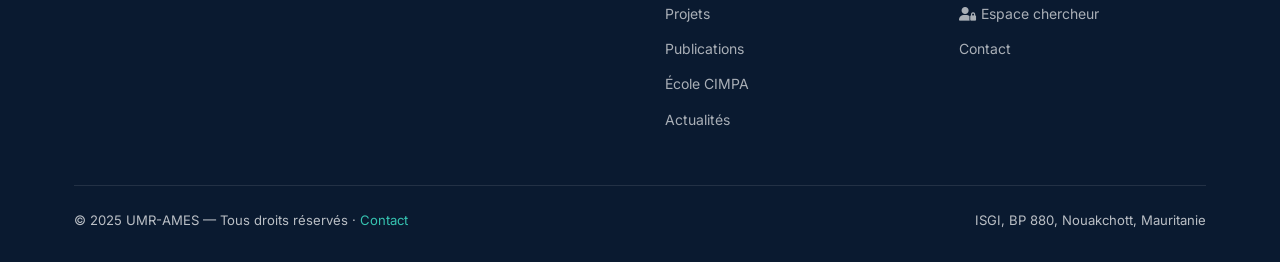
==== commit 6dcf7b59: "Ajouter la rubrique École CIMPA, reprise du site cimpa.univ-nkc.mr Le site de l'école CIMPA Nouakcho" ====
--- a/index.html
+++ b/index.html
@@ -76,6 +76,7 @@
           </ul>
         </li>
 
+        <li role="none"><a href="#cimpa" role="menuitem">École CIMPA</a></li>
         <li role="none"><a href="#actualites" role="menuitem">Actualités</a></li>
         <li role="none"><a href="#contact"    role="menuitem">Contact</a></li>
       </ul>
@@ -217,7 +218,10 @@
         <p>
           L'unité rassemble <strong>37 chercheurs et doctorants</strong> issus de
           plusieurs établissements d'enseignement supérieur et organismes de recherche mauritaniens :
-          ISGI, Université de Nouakchott (FST, FSEG), ENS, IMROP, PNBA et ONISPA.
+          ISGI, Université de Nouakchott (FST, FEG), ENS, IMROP, PNBA et ONISPA.
+        </p>
+        <p>
+          Le Directeur de l'UMR-AMES est <strong>Dr. Marbe Begnoug</strong>.
         </p>
         <p>
           Première Unité Mixte de Recherche en Mauritanie à se consacrer à l'environnement et à la santé,
@@ -262,7 +266,7 @@
 <!-- =====================================================
      INSTANCES
      ===================================================== -->
-<section id="instances" class="section section-alt hidden" data-page="unite" aria-labelledby="h-instances">
+<section id="instances" class="section section-alt hidden" data-page="unite" data-locked="1" aria-labelledby="h-instances">
   <div class="container">
 
     <div class="section-header fade-up">
@@ -271,97 +275,10 @@
       <p>Organisation institutionnelle et gouvernance de l'unité</p>
     </div>
 
-    <div class="instances-grid">
-
-      <!-- Direction -->
-      <article class="instance-card fade-up fade-up-delay-1">
-        <div class="instance-header">
-          <div class="instance-icon"><i class="fas fa-user-tie" aria-hidden="true"></i></div>
-          <h3>Direction</h3>
-        </div>
-        <div class="instance-body">
-          <div class="instance-item">
-            <span class="instance-role">Directeur</span>
-            <span class="instance-name">Dr. Marbe Begnoug</span>
-          </div>
-        </div>
-      </article>
-
-      <!-- Conseil scientifique -->
-      <article class="instance-card fade-up fade-up-delay-2">
-        <div class="instance-header">
-          <div class="instance-icon"><i class="fas fa-flask" aria-hidden="true"></i></div>
-          <h3>Conseil Scientifique</h3>
-        </div>
-        <div class="instance-body">
-          <div class="instance-item">
-            <span class="instance-role">Président</span>
-            <span class="instance-name">Dr. Marbe Begnoug</span>
-          </div>
-          <div class="instance-item">
-            <span class="instance-role">Membre</span>
-            <span class="instance-name">Dr. Mohamed Saad Bouh Elemine Vall</span>
-          </div>
-          <div class="instance-item">
-            <span class="instance-role">Membre</span>
-            <span class="instance-name">Dr. Zeinebou Zoubeir</span>
-          </div>
-          <div class="instance-item">
-            <span class="instance-role">Membre</span>
-            <span class="instance-name">Dr. Aziza Ahmedou</span>
-          </div>
-          <div class="instance-item">
-            <span class="instance-role">Membre</span>
-            <span class="instance-name">Dr. Jyda Moustapha</span>
-          </div>
-          <div class="instance-item">
-            <span class="instance-role">Membre</span>
-            <span class="instance-name">Dr. Yahya Mohamed</span>
-          </div>
-          <div class="instance-item instance-note">
-            <span class="instance-name">+ représentants du personnel administratif, des doctorants et personnalités extérieures qualifiées</span>
-          </div>
-        </div>
-      </article>
-
-      <!-- Comité de pilotage -->
-      <article class="instance-card fade-up fade-up-delay-3">
-        <div class="instance-header">
-          <div class="instance-icon"><i class="fas fa-sitemap" aria-hidden="true"></i></div>
-          <h3>Comité de Pilotage (CoPil)</h3>
-        </div>
-        <div class="instance-body">
-          <div class="instance-item">
-            <span class="instance-role">Membre</span>
-            <span class="instance-name">Dr. Marbe Begnoug</span>
-          </div>
-          <div class="instance-item">
-            <span class="instance-role">Membre</span>
-            <span class="instance-name">Dr. Mohamed Saad Bouh Elemine Vall</span>
-          </div>
-          <div class="instance-item">
-            <span class="instance-role">Membre</span>
-            <span class="instance-name">Dr. Zeinebou Zoubeir</span>
-          </div>
-          <div class="instance-item">
-            <span class="instance-role">Membre</span>
-            <span class="instance-name">Dr. Aziza Ahmedou</span>
-          </div>
-          <div class="instance-item">
-            <span class="instance-role">Membre</span>
-            <span class="instance-name">Dr. Jyda Moustapha</span>
-          </div>
-          <div class="instance-item">
-            <span class="instance-role">Membre</span>
-            <span class="instance-name">Dr. Yahya Mohamed</span>
-          </div>
-          <div class="instance-item instance-note">
-            <span class="instance-name">+ un représentant de chaque institution fondatrice (ISGI, UN, ENS, IMROP, ONISPA, PNBA)</span>
-          </div>
-        </div>
-      </article>
-
-    </div>
+    <!-- Contenu alimenté par /api/instances.php ; la rubrique reste masquée
+         tant que l'administration ne l'a pas rendue publique. -->
+    <div class="instances-grid" id="instancesGrid"></div>
+
   </div>
 </section>
 
@@ -579,7 +496,7 @@
           <div class="membre-info">
             <div class="membre-name">Jyda Moustapha</div>
             <div class="membre-grade">Maître-Assistant (MA)</div>
-            <div class="membre-affiliation">FSEG / UN</div>
+            <div class="membre-affiliation">FEG / UN</div>
             <div class="membre-discipline">Statistiques</div>
           </div>
         </div>
@@ -589,7 +506,7 @@
           <div class="membre-info">
             <div class="membre-name">Yahya Mohamed</div>
             <div class="membre-grade">Maître-Assistant (MA)</div>
-            <div class="membre-affiliation">FSEG / UN</div>
+            <div class="membre-affiliation">FEG / UN</div>
             <div class="membre-discipline">Mathématiques Appliquées</div>
           </div>
         </div>
@@ -599,7 +516,7 @@
           <div class="membre-info">
             <div class="membre-name">Bedin Mohamed Lemine Kerim</div>
             <div class="membre-grade">Maître-Assistant (MA)</div>
-            <div class="membre-affiliation">FSEG / UN</div>
+            <div class="membre-affiliation">FEG / UN</div>
             <div class="membre-discipline">Informatique</div>
           </div>
         </div>
@@ -739,7 +656,7 @@
           <div class="membre-info">
             <div class="membre-name">Khadijetou El Heda</div>
             <div class="membre-grade">Maître-Assistant (MA)</div>
-            <div class="membre-affiliation">FSEG / UN</div>
+            <div class="membre-affiliation">FEG / UN</div>
             <div class="membre-discipline">Statistiques</div>
           </div>
         </div>
@@ -749,7 +666,7 @@
           <div class="membre-info">
             <div class="membre-name">Hasna Hmoyed</div>
             <div class="membre-grade">Maître-Assistant (MA)</div>
-            <div class="membre-affiliation">FSEG / UN</div>
+            <div class="membre-affiliation">FEG / UN</div>
             <div class="membre-discipline">Statistiques</div>
           </div>
         </div>
@@ -1285,6 +1202,245 @@
 </section>
 
 <!-- =====================================================
+     ÉCOLE CIMPA
+     ===================================================== -->
+<section id="cimpa" class="section hidden" data-page="cimpa" aria-labelledby="h-cimpa">
+  <div class="container">
+
+    <div class="section-header fade-up">
+      <span class="section-tag">École de recherche</span>
+      <h2 id="h-cimpa">École CIMPA Nouakchott 2026</h2>
+      <p>Modélisation mathématique des écoulements et du transport de polluants dans les sols et les nappes souterraines</p>
+    </div>
+
+    <div class="cimpa-facts fade-up">
+      <div class="cimpa-fact">
+        <i class="fas fa-calendar-days" aria-hidden="true"></i>
+        <div><span>Dates de l'école</span><strong>26 janvier – 6 février 2026</strong></div>
+      </div>
+      <div class="cimpa-fact">
+        <i class="fas fa-location-dot" aria-hidden="true"></i>
+        <div><span>Lieu</span><strong>Nouakchott, Mauritanie</strong></div>
+      </div>
+      <div class="cimpa-fact">
+        <i class="fas fa-building-columns" aria-hidden="true"></i>
+        <div><span>Organisation</span><strong>Université de Nouakchott &amp; UMR-AMES</strong></div>
+      </div>
+    </div>
+
+    <div class="cimpa-prose fade-up">
+      <p>
+        En Mauritanie, l'exploitation minière à grande échelle, en particulier l'utilisation intensive
+        du cyanure et du mercure par les entreprises internationales et les mineurs artisanaux, représente
+        une menace sérieuse pour les sols et les nappes phréatiques. Ces substances extrêmement toxiques
+        se diffusent à travers les milieux poreux comme les sols et les aquifères, entraînant des
+        contaminations durables. L'organisation de cette école permettra aux chercheurs et étudiants de
+        se former aux techniques avancées de modélisation afin de mieux comprendre et anticiper la
+        dispersion de ces polluants dans l'environnement. Elle pourrait ainsi contribuer à améliorer les
+        pratiques de gestion et de prévention des risques tout en promouvant des stratégies de
+        remédiation plus efficaces.
+      </p>
+      <p>
+        Ce projet éducatif a pour objectif de présenter des méthodes modernes de modélisation mathématique
+        des écoulements et du transport dans les milieux poreux, à travers une série de cours, d'exercices,
+        de travaux pratiques et de projets. Les conférences et sessions pratiques couvriront des concepts
+        fondamentaux et avancés, tels que le transport des polluants, les milieux fracturés, le transport
+        multiphasique et la bioremédiation. Un focus particulier sera mis sur les outils numériques
+        (différences finies, éléments finis, volumes finis) ainsi que sur les méthodes stochastiques pour
+        la modélisation des incertitudes. La méthode de Lattice Boltzmann (LBM) sera également abordée en
+        raison de son efficacité à simuler des écoulements multiphasiques complexes. Afin d'harmoniser le
+        niveau de connaissances, des cours préparatoires seront proposés aux participants locaux une
+        semaine avant le début de l'école.
+      </p>
+    </div>
+
+    <h3 class="cimpa-h3 fade-up"><i class="fas fa-user-gear" aria-hidden="true"></i> Coordination</h3>
+    <div class="cimpa-coord fade-up">
+      <article class="cimpa-coord-card">
+        <span class="cimpa-role">Coordinateur local</span>
+        <strong>Marbe Begnoug</strong>
+        <p>Maître de conférences, Université de Nouakchott. Directeur de l'UMR-AMES.</p>
+      </article>
+      <article class="cimpa-coord-card">
+        <span class="cimpa-role">Coordinateur extérieur</span>
+        <strong>Fabrice Golfier</strong>
+        <p>Professeur, Université de Lorraine, France. Directeur adjoint du laboratoire GeoRessources.</p>
+      </article>
+    </div>
+
+    <h3 class="cimpa-h3 fade-up"><i class="fas fa-chalkboard-user" aria-hidden="true"></i> Conférenciers invités</h3>
+    <div class="cimpa-speakers fade-up">
+      <div class="cimpa-speaker"><strong>Michel Quintard</strong><span>DR CNRS (émérite), Institut de Mécanique des Fluides de Toulouse, France</span></div>
+      <div class="cimpa-speaker"><strong>Fabrice Golfier</strong><span>Professeur, Université de Lorraine, France</span></div>
+      <div class="cimpa-speaker"><strong>Anozie Ebigbo</strong><span>Professeur, Helmut-Schmidt-Universität Hamburg, Allemagne</span></div>
+      <div class="cimpa-speaker"><strong>Linda Luquot</strong><span>Professeure, Géosciences Montpellier, France</span></div>
+      <div class="cimpa-speaker"><strong>Delphine Roubinet</strong><span>Maître de conférences, Géosciences Montpellier, France</span></div>
+      <div class="cimpa-speaker"><strong>Marbe Begnoug</strong><span>Maître de conférences, Institut Supérieur de Génie Industriel, Mauritanie</span></div>
+      <div class="cimpa-speaker"><strong>Laurent Orgogozo</strong><span>Professeur, Géosciences Environnement Toulouse, France</span></div>
+      <div class="cimpa-speaker"><strong>Mustapha El Ossmani</strong><span>Professeur, Université de Pau et des Pays de l'Adour, France</span></div>
+    </div>
+
+    <h3 class="cimpa-h3 fade-up"><i class="fas fa-book-open" aria-hidden="true"></i> Programme des cours</h3>
+
+    <h4 class="cimpa-h4 fade-up">Cours d'introduction</h4>
+    <div class="cimpa-courses fade-up">
+      <article class="cimpa-course">
+        <h5>Introduction aux milieux poreux et transport de polluants</h5>
+        <p>Concepts fondamentaux des milieux poreux — porosité, perméabilité, saturation — et mécanismes
+           de transport des fluides, en s'appuyant sur les lois de Darcy et les équations
+           d'advection-diffusion. Les principes de dispersion et de diffusion des polluants sont étudiés
+           avec des exemples d'applications environnementales et industrielles.</p>
+        <span class="cimpa-teacher"><i class="fas fa-user" aria-hidden="true"></i> Pr. Linda Luquot</span>
+      </article>
+      <article class="cimpa-course">
+        <h5>Outils mathématiques et numériques pour la modélisation en milieu poreux</h5>
+        <p>Équations aux dérivées partielles appliquées au transport de polluants et méthodes de résolution
+           numérique : différences finies, éléments finis, volumes finis. Introduction aux méthodes
+           stochastiques pour la modélisation des incertitudes, avec mise en œuvre de simulations sous
+           Matlab et Python.</p>
+      </article>
+      <article class="cimpa-course">
+        <h5>Méthodes avancées : méthode de Lattice Boltzmann (LBM)</h5>
+        <p>Principes fondamentaux de la LBM, son origine dans la théorie cinétique et ses avantages sur les
+           méthodes numériques traditionnelles. Applications à la modélisation des écoulements multiphasiques
+           et des processus de transport — dynamique des interfaces, forces capillaires — puis optimisation
+           de la LBM pour les simulations à grande échelle.</p>
+        <span class="cimpa-teacher"><i class="fas fa-user" aria-hidden="true"></i> Dr. Marbe Begnoug</span>
+      </article>
+    </div>
+
+    <h4 class="cimpa-h4 fade-up">Cours avancés</h4>
+    <div class="cimpa-courses fade-up">
+      <article class="cimpa-course">
+        <h5>Transport en milieux fracturés</h5>
+        <p>Caractéristiques des environnements où les écoulements se produisent à travers des réseaux de
+           fractures, outils mathématiques pour la modélisation des flux, modélisation stochastique des
+           phénomènes de transfert en contexte incertain, et études de cas pratiques.</p>
+        <span class="cimpa-teacher"><i class="fas fa-user" aria-hidden="true"></i> Pr. Delphine Roubinet</span>
+      </article>
+      <article class="cimpa-course">
+        <h5>Transport multiphasique de polluants dans les milieux poreux</h5>
+        <p>Modèles décrivant le déplacement de plusieurs phases — eau, air, contaminants — modélisation des
+           interfaces et des forces capillaires, transferts à l'échelle des pores et à l'échelle macroscopique.
+           Applications au transport de pétrole, de gaz et de polluants dans des sols contaminés.</p>
+        <span class="cimpa-teacher"><i class="fas fa-user" aria-hidden="true"></i> Pr. Michel Quintard</span>
+      </article>
+      <article class="cimpa-course">
+        <h5>Transferts en zones non saturées et biogéochimie des sols</h5>
+        <p>Dynamique des zones non saturées et interactions entre flux hydriques, chimiques et biologiques.
+           Modélisation des réactions biogéochimiques, mécanismes de sorption et de désorption, modèles couplés
+           des cycles du carbone et de l'azote, effets des activités humaines.</p>
+        <span class="cimpa-teacher"><i class="fas fa-user" aria-hidden="true"></i> Pr. Laurent Orgogozo</span>
+      </article>
+      <article class="cimpa-course">
+        <h5>Bioremédiation et dégradation des polluants</h5>
+        <p>Rôle des micro-organismes et des processus biologiques dans la dégradation des polluants,
+           modélisation des cinétiques de biodégradation en milieux poreux, évaluation de l'efficacité des
+           techniques de bioremédiation et études de cas de dépollution des sols et des eaux souterraines.</p>
+        <span class="cimpa-teacher"><i class="fas fa-user" aria-hidden="true"></i> Pr. Fabrice Golfier</span>
+      </article>
+      <article class="cimpa-course">
+        <h5>Applications dans l'énergie et l'environnement</h5>
+        <p>Applications pratiques de l'écoulement et du transport en milieux poreux : récupération assistée
+           des hydrocarbures (EOR), systèmes énergétiques durables, stockage souterrain pour la séquestration
+           du CO₂ et le stockage de l'hydrogène.</p>
+        <span class="cimpa-teacher"><i class="fas fa-user" aria-hidden="true"></i> Pr. Anozie Ebigbo</span>
+      </article>
+    </div>
+
+    <h3 class="cimpa-h3 fade-up"><i class="fas fa-pen-to-square" aria-hidden="true"></i> Inscription</h3>
+    <div class="cimpa-cta fade-up">
+      <p>
+        Les candidatures — y compris celles qui ne sollicitent pas de financement — se déposent sur le
+        site officiel du CIMPA. <strong>Date limite d'inscription : 24 octobre 2025.</strong>
+      </p>
+      <a class="btn btn-primary" href="https://www.cimpa.info/index.php/en/ecoles/modelisation-mathematique-des-ecoulements-et-du-transport-de-polluants-dans-les-sols-et-les" target="_blank" rel="noopener">
+        <i class="fas fa-arrow-up-right-from-square" aria-hidden="true"></i> Déposer une candidature sur cimpa.info
+      </a>
+    </div>
+
+    <h3 class="cimpa-h3 fade-up"><i class="fas fa-users" aria-hidden="true"></i> Comité d'organisation</h3>
+    <details class="cimpa-committee fade-up">
+      <summary>Voir les membres du comité d'organisation</summary>
+      <div class="cimpa-committee-lead">
+        <p><strong>M. Mohamed Haye Bettah</strong> — Chef du comité d'organisation, FST, UN</p>
+        <p><strong>Mme Jyda Moustapha</strong> — Cheffe adjointe du comité d'organisation, FEG, UN</p>
+      </div>
+      <ul class="cimpa-committee-list">
+        <li>M. Mohamed Ahmed Sambe — Université de Nouadhibou</li>
+        <li>Mme Aziza Ahmedou — ISGI</li>
+        <li>Mme Zeinebou Zoubeir — ISGI</li>
+        <li>M. Mohamed Saad Bouh Elemine Vall — ISGI</li>
+        <li>Mme Fatimettou Cherffa — ISGI</li>
+        <li>M. Mohamed Lamine Diakité — FST</li>
+        <li>Mme Meina Amer — IUP / ISGI</li>
+        <li>M. Mohamed Yahya — FEG</li>
+        <li>Mme Enne Benhmeida — ISGI</li>
+        <li>Mme Khadijetou El Heda — FEG</li>
+        <li>Mme Mariem Ahmed Sid'Ahmed — FST</li>
+        <li>Mme Hasna Hmoyed — FEG</li>
+        <li>M. Abdoul Samba Ndongo — ISCAE</li>
+        <li>Mme Mariem Jidou Khayar — ESP</li>
+        <li>M. El Veth Sidi — FST</li>
+        <li>M. Bedin Mohamed Lemine Kerim — FEG</li>
+        <li>M. Mohamed Hemmidy — FST</li>
+        <li>M. El Banany Mohamed Mahmoud — FST</li>
+        <li>M. Ahmed Mohameden — FST</li>
+        <li>M. Moustapha Saleck — ISGI</li>
+        <li>M. Lemhaba Yarba Ahmed Mahmoud — ENS</li>
+        <li>M. Salem Ahmedou Bambe — ESP</li>
+        <li>M. Khalih Belal — ISCAE</li>
+        <li>M. Kemal Bouh — ISCAE</li>
+        <li>M. Moussa Atigh — FST</li>
+        <li>M. Taghi Ahmedatt — FST</li>
+        <li>M. Khalil El Walid — FST</li>
+        <li>M. Ahmed Sid'Ahmed — Chercheur</li>
+        <li>M. Cheikh Hejbou — IMROP</li>
+        <li>M. Dia Mamadou — IMROP</li>
+        <li>Mme Marième Denna — ONISPA</li>
+        <li>M. El Hacen Mohamed El Hacen — PNBA</li>
+        <li>Mme Delphine Roubinet — Géosciences Montpellier, France</li>
+        <li>Mme Anne-Julie Tinet — Université de Lorraine, France</li>
+        <li>M. Tidjani Bahar — ESTP N'Djamena, Tchad</li>
+        <li>M. Ghoulam Mohamed Mahmoud — Chercheur</li>
+        <li>Mme Mariem Mohamed Abdellahi — Chercheuse</li>
+        <li>Mme Fatimettou Bouh — Chercheuse</li>
+        <li>Mme Aiche Choumad — Chercheuse</li>
+        <li>Mme Fatimetou Habott — Chercheuse</li>
+        <li>Mlle Zeineb Mohamed Mahmoud — Doctorante</li>
+        <li>Mlle Lalla Boulahe Chadade — Doctorante</li>
+      </ul>
+    </details>
+
+    <h3 class="cimpa-h3 fade-up"><i class="fas fa-handshake" aria-hidden="true"></i> Partenaires et soutiens</h3>
+    <p class="cimpa-sponsors-note fade-up">
+      Nous remercions les institutions et entreprises partenaires pour leur soutien à l'École CIMPA Nouakchott 2026.
+    </p>
+    <div class="cimpa-sponsors fade-up">
+      <div class="cimpa-sponsor"><img src="logo/un.jpg" alt="Université de Nouakchott" loading="lazy"><span>Université de Nouakchott</span></div>
+      <div class="cimpa-sponsor"><span class="cimpa-sponsor-name">SupNum</span><span>SupNum Mauritanie</span></div>
+      <div class="cimpa-sponsor"><span class="cimpa-sponsor-name">CDC</span><span>Caisse des Dépôts et de Consignation</span></div>
+    </div>
+
+    <h3 class="cimpa-h3 fade-up"><i class="fas fa-images" aria-hidden="true"></i> En images</h3>
+    <div class="actu-gallery actu-gallery-grid fade-up" aria-label="Photos de l'école de recherche CIMPA">
+      <img class="actu-gallery-img" src="images/cimpa/cimpa-01.jpg" alt="École CIMPA — UMR-AMES" loading="lazy">
+      <img class="actu-gallery-img" src="images/cimpa/cimpa-02.jpg" alt="École CIMPA — UMR-AMES" loading="lazy">
+      <img class="actu-gallery-img" src="images/cimpa/cimpa-03.jpg" alt="École CIMPA — UMR-AMES" loading="lazy">
+      <img class="actu-gallery-img" src="images/cimpa/cimpa-04.jpg" alt="École CIMPA — UMR-AMES" loading="lazy">
+      <img class="actu-gallery-img" src="images/cimpa/cimpa-05.jpg" alt="École CIMPA — UMR-AMES" loading="lazy">
+      <img class="actu-gallery-img" src="images/cimpa/cimpa-06.jpg" alt="École CIMPA — UMR-AMES" loading="lazy">
+      <img class="actu-gallery-img" src="images/cimpa/cimpa-07.jpg" alt="École CIMPA — UMR-AMES" loading="lazy">
+      <img class="actu-gallery-img" src="images/cimpa/cimpa-08.jpg" alt="École CIMPA — UMR-AMES" loading="lazy">
+      <img class="actu-gallery-img" src="images/cimpa/cimpa-09.jpg" alt="École CIMPA — UMR-AMES" loading="lazy">
+      <img class="actu-gallery-img" src="images/cimpa/cimpa-10.jpg" alt="École CIMPA — UMR-AMES" loading="lazy">
+      <img class="actu-gallery-img" src="images/cimpa/cimpa-11.jpg" alt="École CIMPA — UMR-AMES" loading="lazy">
+    </div>
+
+  </div>
+</section>
+
+<!-- =====================================================
      ACTUALITÉS
      ===================================================== -->
 <section id="actualites" class="section hidden" data-page="actualites" aria-labelledby="h-actualites">
@@ -1580,6 +1736,7 @@
           <li><a href="#membres">Membres</a></li>
           <li><a href="#projets">Projets</a></li>
           <li><a href="#publications">Publications</a></li>
+          <li><a href="#cimpa">École CIMPA</a></li>
           <li><a href="#actualites">Actualités</a></li>
         </ul>
       </div>
--- a/css/style.css
+++ b/css/style.css
@@ -582,6 +582,112 @@
 .membre-grade { font-size: 0.76rem; color: var(--text-light); margin-bottom: 1px; }
 .membre-affiliation { font-size: 0.76rem; color: var(--accent); font-weight: 600; }
 .membre-discipline { font-size: 0.73rem; color: var(--text-light); font-style: italic; }
+
+/* =====================================================
+   ÉCOLE CIMPA
+   ===================================================== */
+.cimpa-facts {
+  display: grid; grid-template-columns: repeat(auto-fit, minmax(240px, 1fr));
+  gap: 16px; margin-bottom: 38px;
+}
+.cimpa-fact {
+  display: flex; align-items: center; gap: 15px;
+  background: var(--white); border: 1px solid var(--border); border-radius: var(--radius);
+  padding: 18px 20px; box-shadow: var(--shadow-sm);
+}
+.cimpa-fact i { font-size: 1.3rem; color: var(--accent); flex-shrink: 0; }
+.cimpa-fact span { display: block; font-size: 0.74rem; text-transform: uppercase;
+  letter-spacing: 0.06em; color: var(--text-light); margin-bottom: 3px; }
+.cimpa-fact strong { font-size: 0.92rem; color: var(--primary); }
+
+.cimpa-prose { max-width: 860px; margin: 0 auto 10px; }
+.cimpa-prose p { font-size: 0.95rem; line-height: 1.85; color: var(--text-secondary);
+  text-align: justify; margin-bottom: 16px; }
+
+.cimpa-h3 {
+  display: flex; align-items: center; gap: 10px;
+  font-size: 1.15rem; font-weight: 700; color: var(--primary);
+  margin: 46px 0 18px; padding-bottom: 10px; border-bottom: 2px solid var(--border);
+}
+.cimpa-h3 i { color: var(--accent); font-size: 1rem; }
+.cimpa-h4 { font-size: 0.86rem; font-weight: 700; color: var(--accent-dark);
+  text-transform: uppercase; letter-spacing: 0.07em; margin: 26px 0 14px; }
+
+.cimpa-coord { display: grid; grid-template-columns: repeat(auto-fit, minmax(280px, 1fr)); gap: 16px; }
+.cimpa-coord-card {
+  background: var(--white); border: 1px solid var(--border); border-left: 3px solid var(--accent);
+  border-radius: var(--radius); padding: 20px 22px; box-shadow: var(--shadow-sm);
+}
+.cimpa-role { display: block; font-size: 0.72rem; font-weight: 700; text-transform: uppercase;
+  letter-spacing: 0.07em; color: var(--accent-dark); margin-bottom: 7px; }
+.cimpa-coord-card strong { display: block; font-size: 1rem; color: var(--primary); margin-bottom: 5px; }
+.cimpa-coord-card p { font-size: 0.85rem; color: var(--text-secondary); line-height: 1.6; }
+
+.cimpa-speakers { display: grid; grid-template-columns: repeat(auto-fill, minmax(300px, 1fr)); gap: 12px; }
+.cimpa-speaker {
+  background: var(--white); border: 1px solid var(--border); border-radius: var(--radius);
+  padding: 15px 18px; box-shadow: var(--shadow-sm); transition: var(--transition);
+}
+.cimpa-speaker:hover { box-shadow: var(--shadow); border-color: rgba(21,160,143,0.3); }
+.cimpa-speaker strong { display: block; font-size: 0.9rem; color: var(--primary); margin-bottom: 3px; }
+.cimpa-speaker span { font-size: 0.79rem; color: var(--text-light); line-height: 1.5; }
+
+.cimpa-courses { display: grid; grid-template-columns: repeat(auto-fill, minmax(340px, 1fr)); gap: 16px; }
+.cimpa-course {
+  background: var(--white); border: 1px solid var(--border); border-radius: var(--radius);
+  padding: 22px 24px; box-shadow: var(--shadow-sm); transition: var(--transition);
+  display: flex; flex-direction: column;
+}
+.cimpa-course:hover { box-shadow: var(--shadow); transform: translateY(-2px); }
+.cimpa-course h5 { font-size: 0.94rem; font-weight: 700; color: var(--primary);
+  line-height: 1.45; margin-bottom: 10px; }
+.cimpa-course p { font-size: 0.85rem; line-height: 1.75; color: var(--text-secondary);
+  text-align: justify; margin-bottom: 14px; flex: 1; }
+.cimpa-teacher { display: inline-flex; align-items: center; gap: 7px; align-self: flex-start;
+  background: rgba(21,160,143,0.10); color: var(--accent-dark);
+  font-size: 0.78rem; font-weight: 600; padding: 5px 13px; border-radius: 50px; }
+
+.cimpa-cta {
+  background: var(--white); border: 1px solid var(--border); border-radius: var(--radius);
+  padding: 26px 28px; box-shadow: var(--shadow-sm); text-align: center;
+}
+.cimpa-cta p { font-size: 0.9rem; line-height: 1.75; color: var(--text-secondary); margin-bottom: 18px; }
+
+.cimpa-committee { background: var(--white); border: 1px solid var(--border);
+  border-radius: var(--radius); box-shadow: var(--shadow-sm); overflow: hidden; }
+.cimpa-committee summary { cursor: pointer; padding: 16px 22px; font-size: 0.89rem;
+  font-weight: 600; color: var(--primary); list-style: none; transition: var(--transition); }
+.cimpa-committee summary::-webkit-details-marker { display: none; }
+.cimpa-committee summary::before { content: '\f078'; font-family: 'Font Awesome 6 Free';
+  font-weight: 900; font-size: 0.7rem; color: var(--accent); margin-right: 10px;
+  display: inline-block; transition: transform 0.25s var(--ease); }
+.cimpa-committee[open] summary::before { transform: rotate(180deg); }
+.cimpa-committee summary:hover { background: var(--bg); }
+.cimpa-committee-lead { padding: 4px 22px 0; }
+.cimpa-committee-lead p { font-size: 0.85rem; color: var(--text-secondary); margin-bottom: 6px; }
+.cimpa-committee-lead strong { color: var(--primary); }
+.cimpa-committee-list { columns: 2; column-gap: 34px; padding: 14px 22px 22px; list-style: none; }
+.cimpa-committee-list li { font-size: 0.82rem; color: var(--text-secondary);
+  padding: 4px 0; break-inside: avoid; }
+
+.cimpa-sponsors-note { font-size: 0.88rem; color: var(--text-secondary); margin-bottom: 18px; }
+.cimpa-sponsors { display: grid; grid-template-columns: repeat(auto-fit, minmax(200px, 1fr)); gap: 16px; }
+.cimpa-sponsor {
+  background: var(--white); border: 1px solid var(--border); border-radius: var(--radius);
+  padding: 22px 18px; box-shadow: var(--shadow-sm); text-align: center;
+  display: flex; flex-direction: column; align-items: center; gap: 12px;
+  transition: var(--transition);
+}
+.cimpa-sponsor:hover { box-shadow: var(--shadow); transform: translateY(-3px); }
+.cimpa-sponsor img { max-height: 62px; max-width: 100%; width: auto; object-fit: contain; }
+.cimpa-sponsor-name { font-family: var(--font-display); font-size: 1.5rem;
+  font-weight: 700; color: var(--primary); letter-spacing: -0.02em; }
+.cimpa-sponsor > span:last-child { font-size: 0.8rem; color: var(--text-light); }
+
+@media (max-width: 640px) {
+  .cimpa-committee-list { columns: 1; }
+  .cimpa-prose p, .cimpa-course p { text-align: left; }
+}
 
 /* =====================================================
    PROJETS
